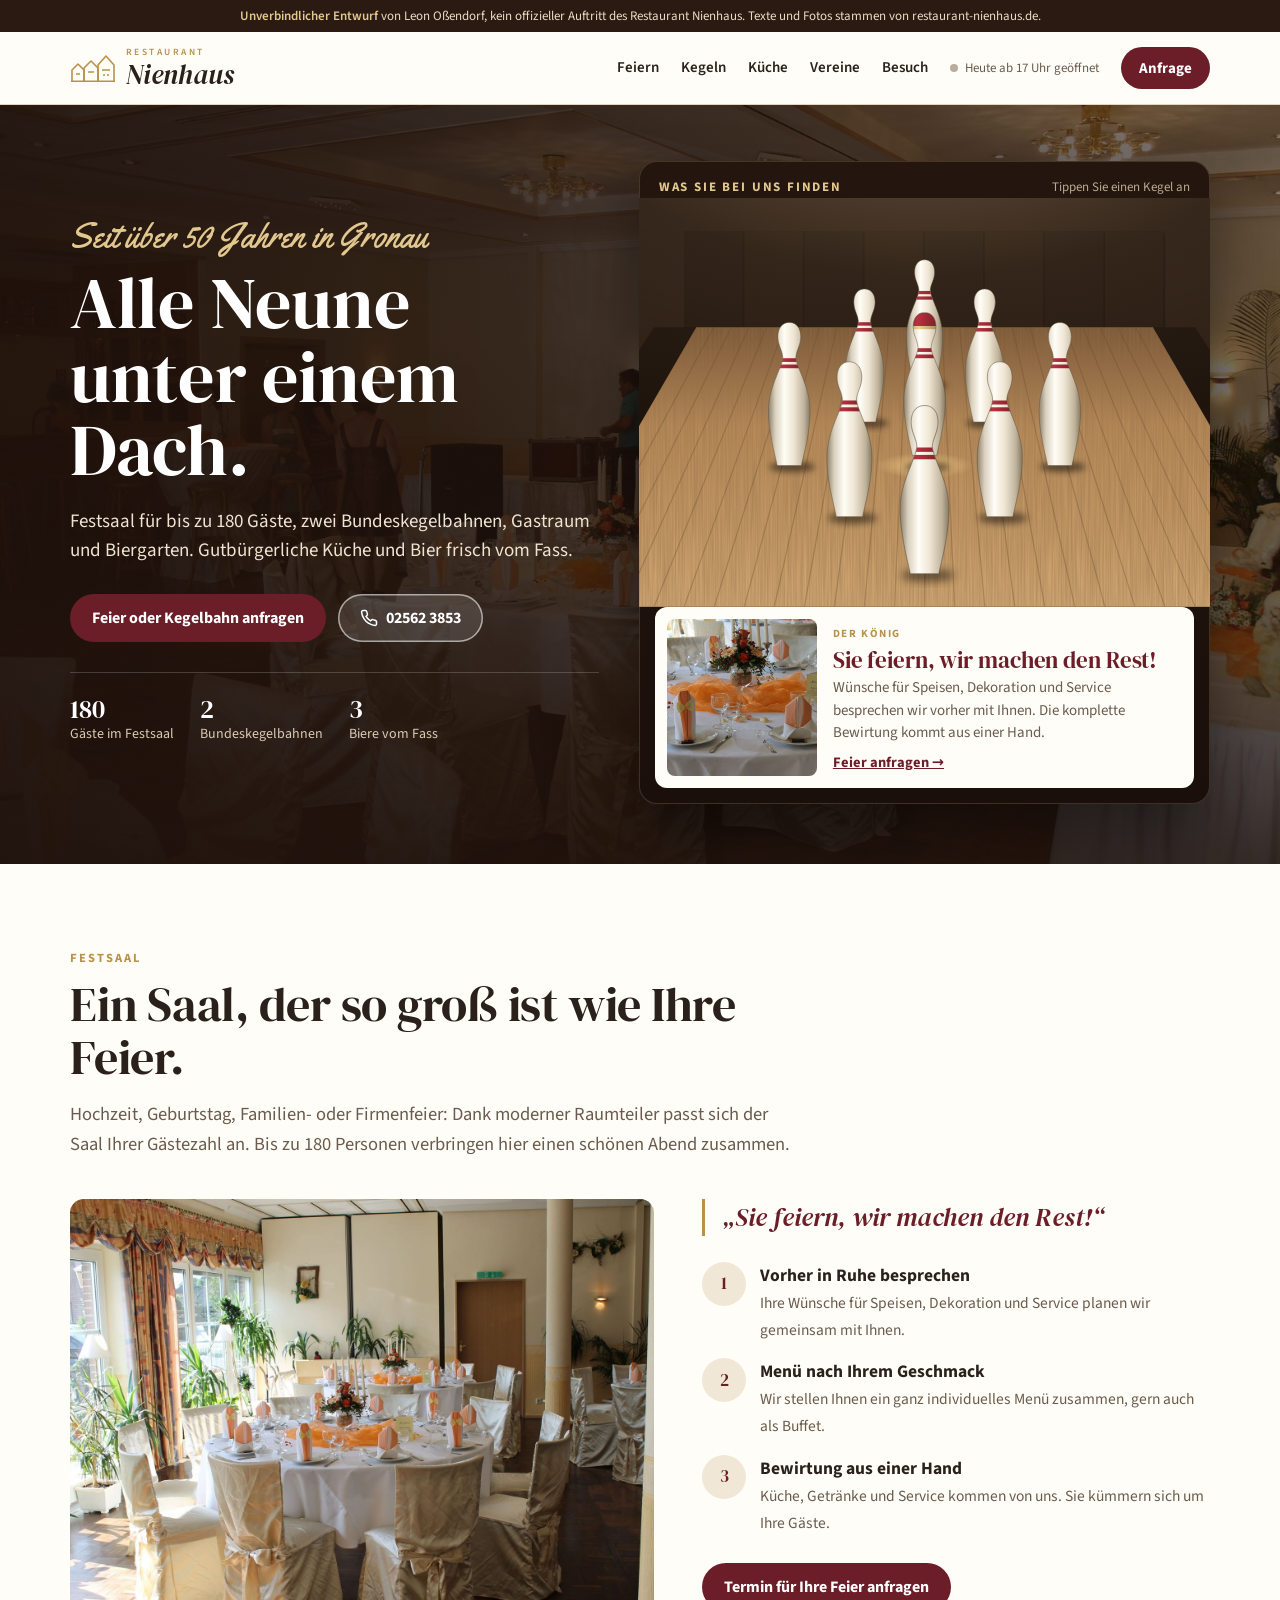
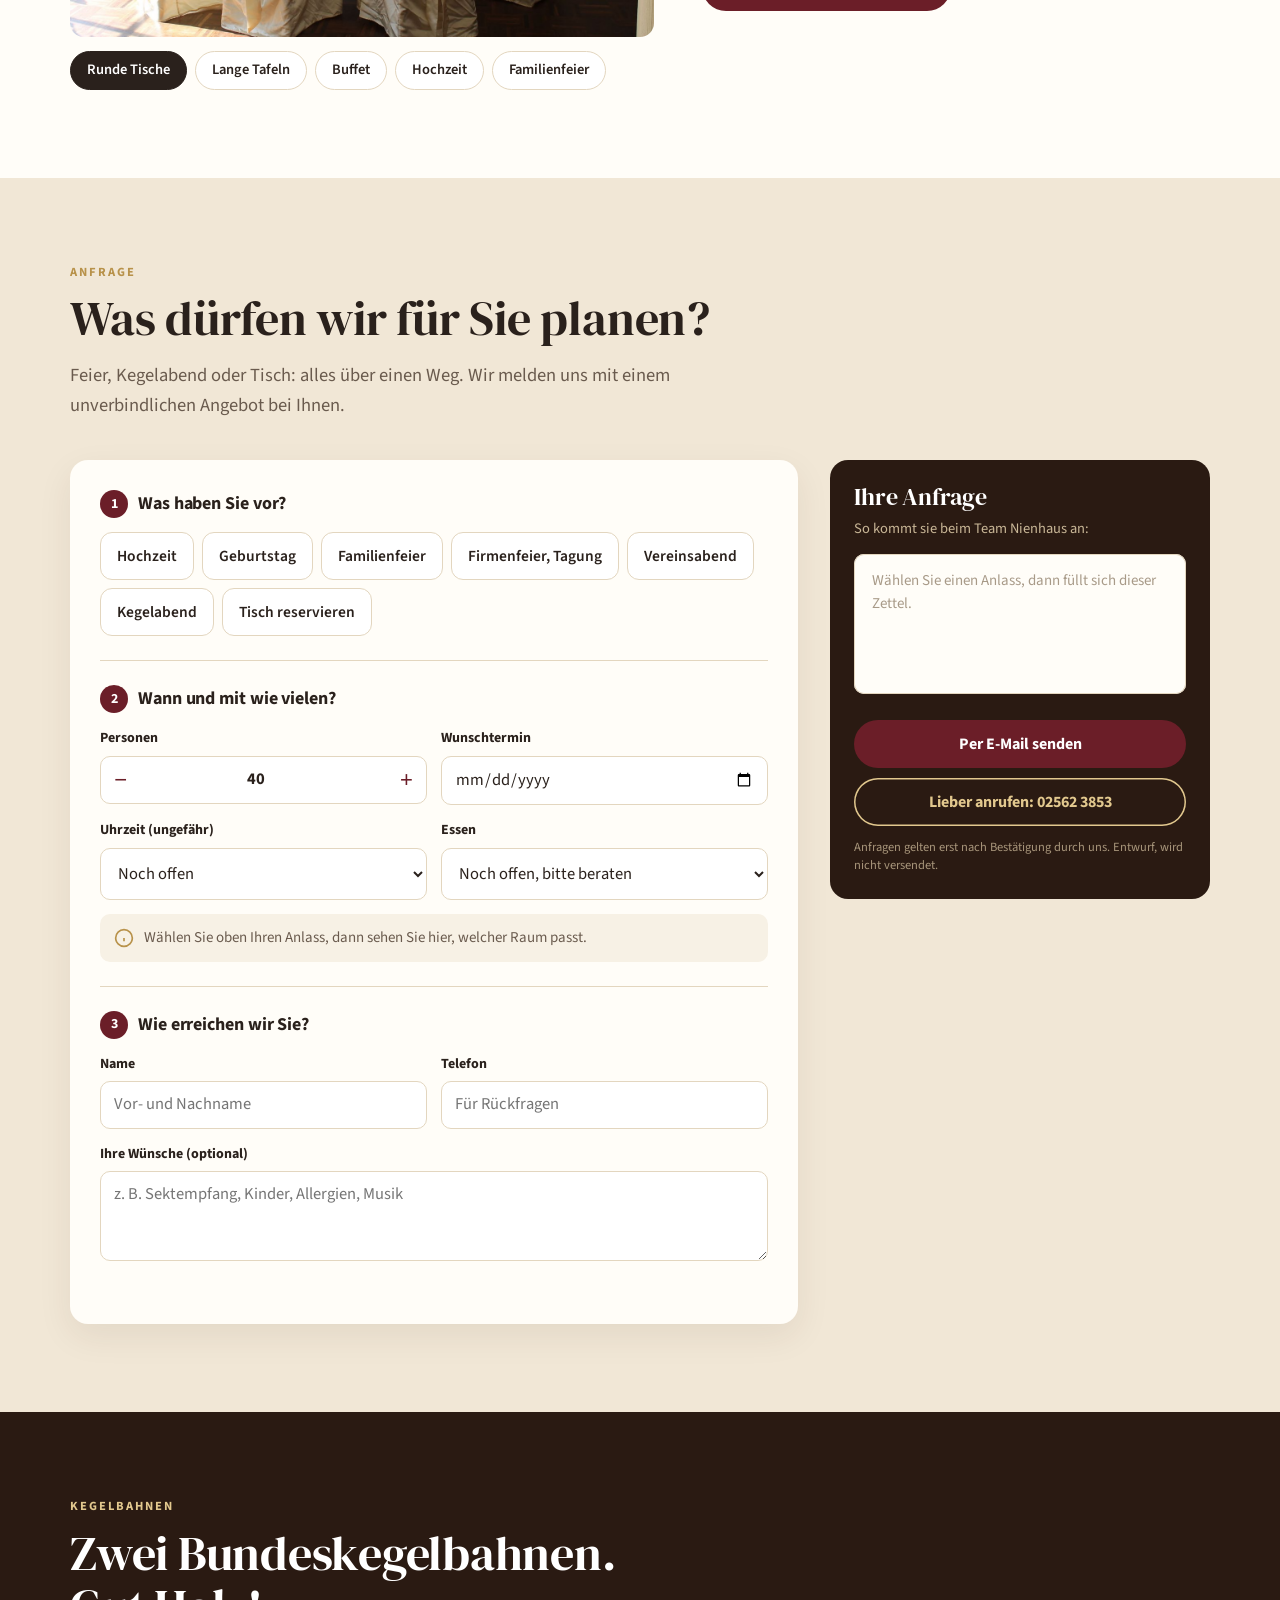
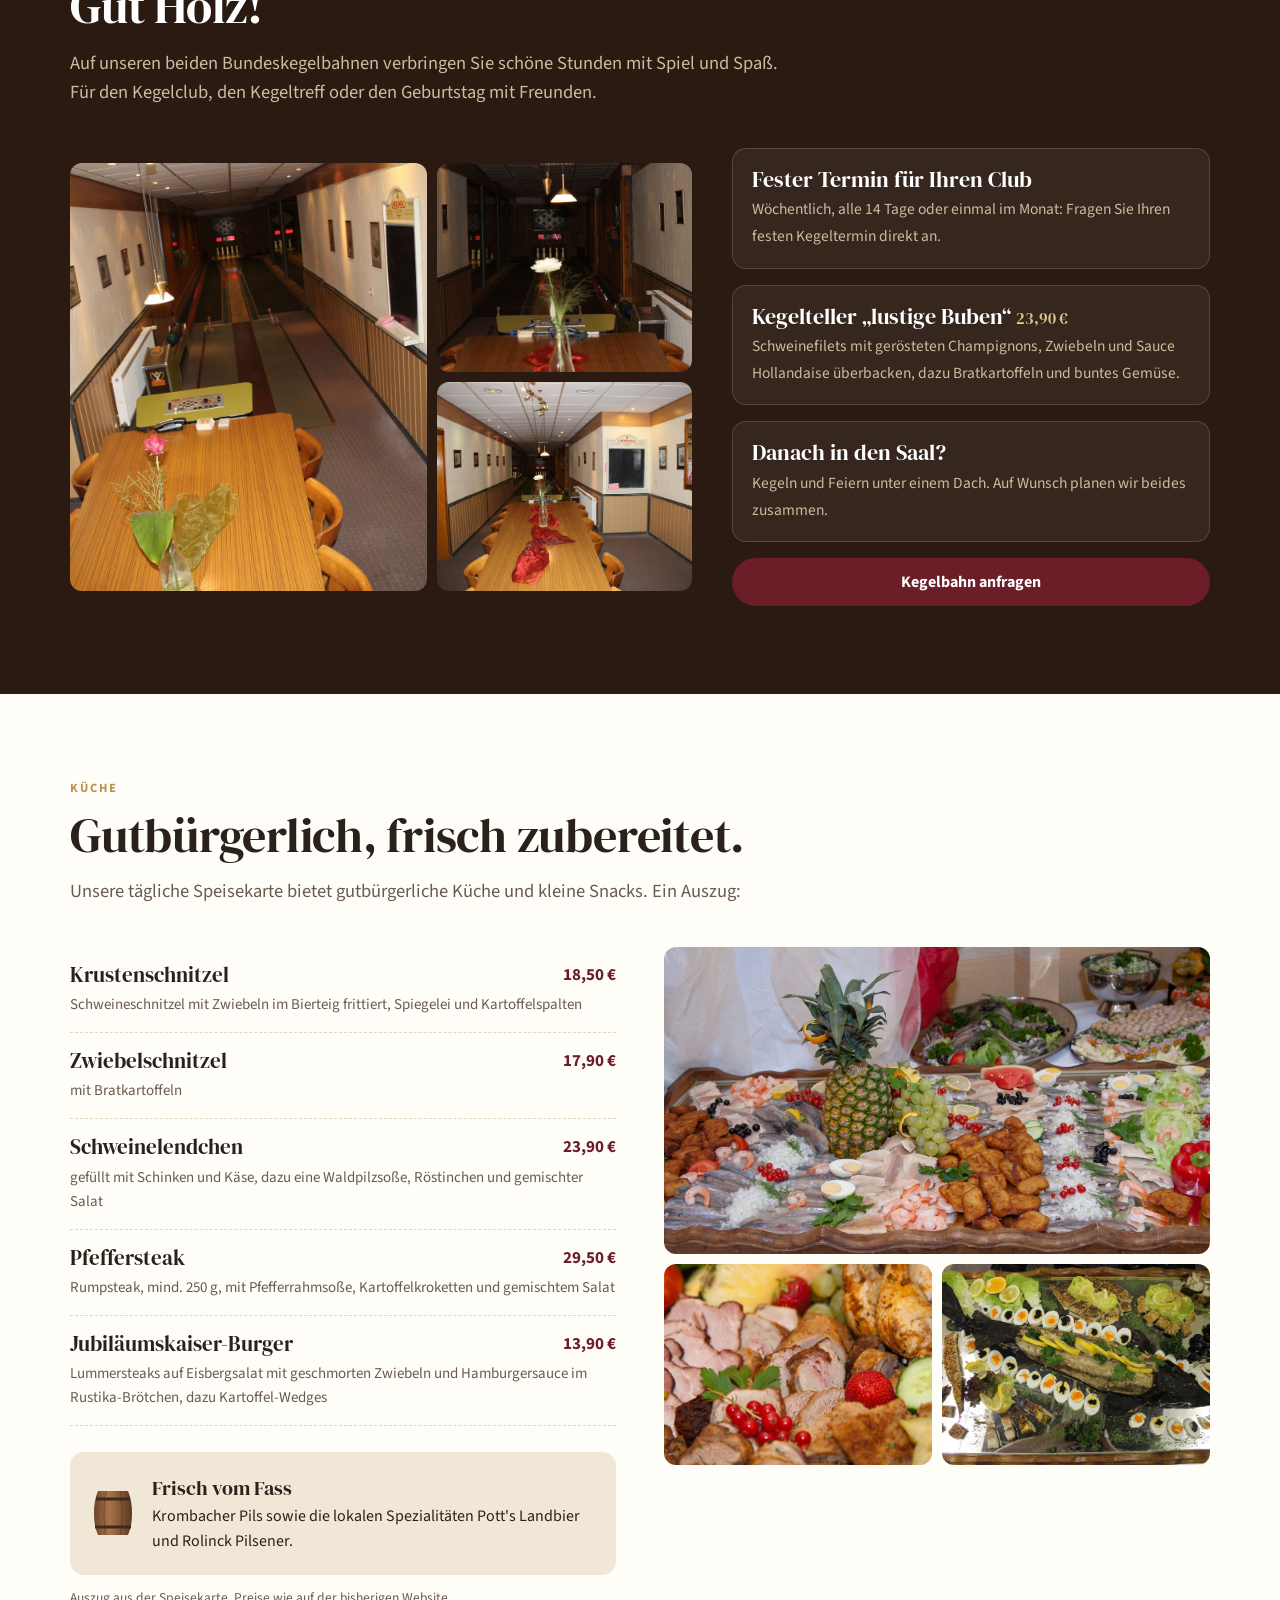
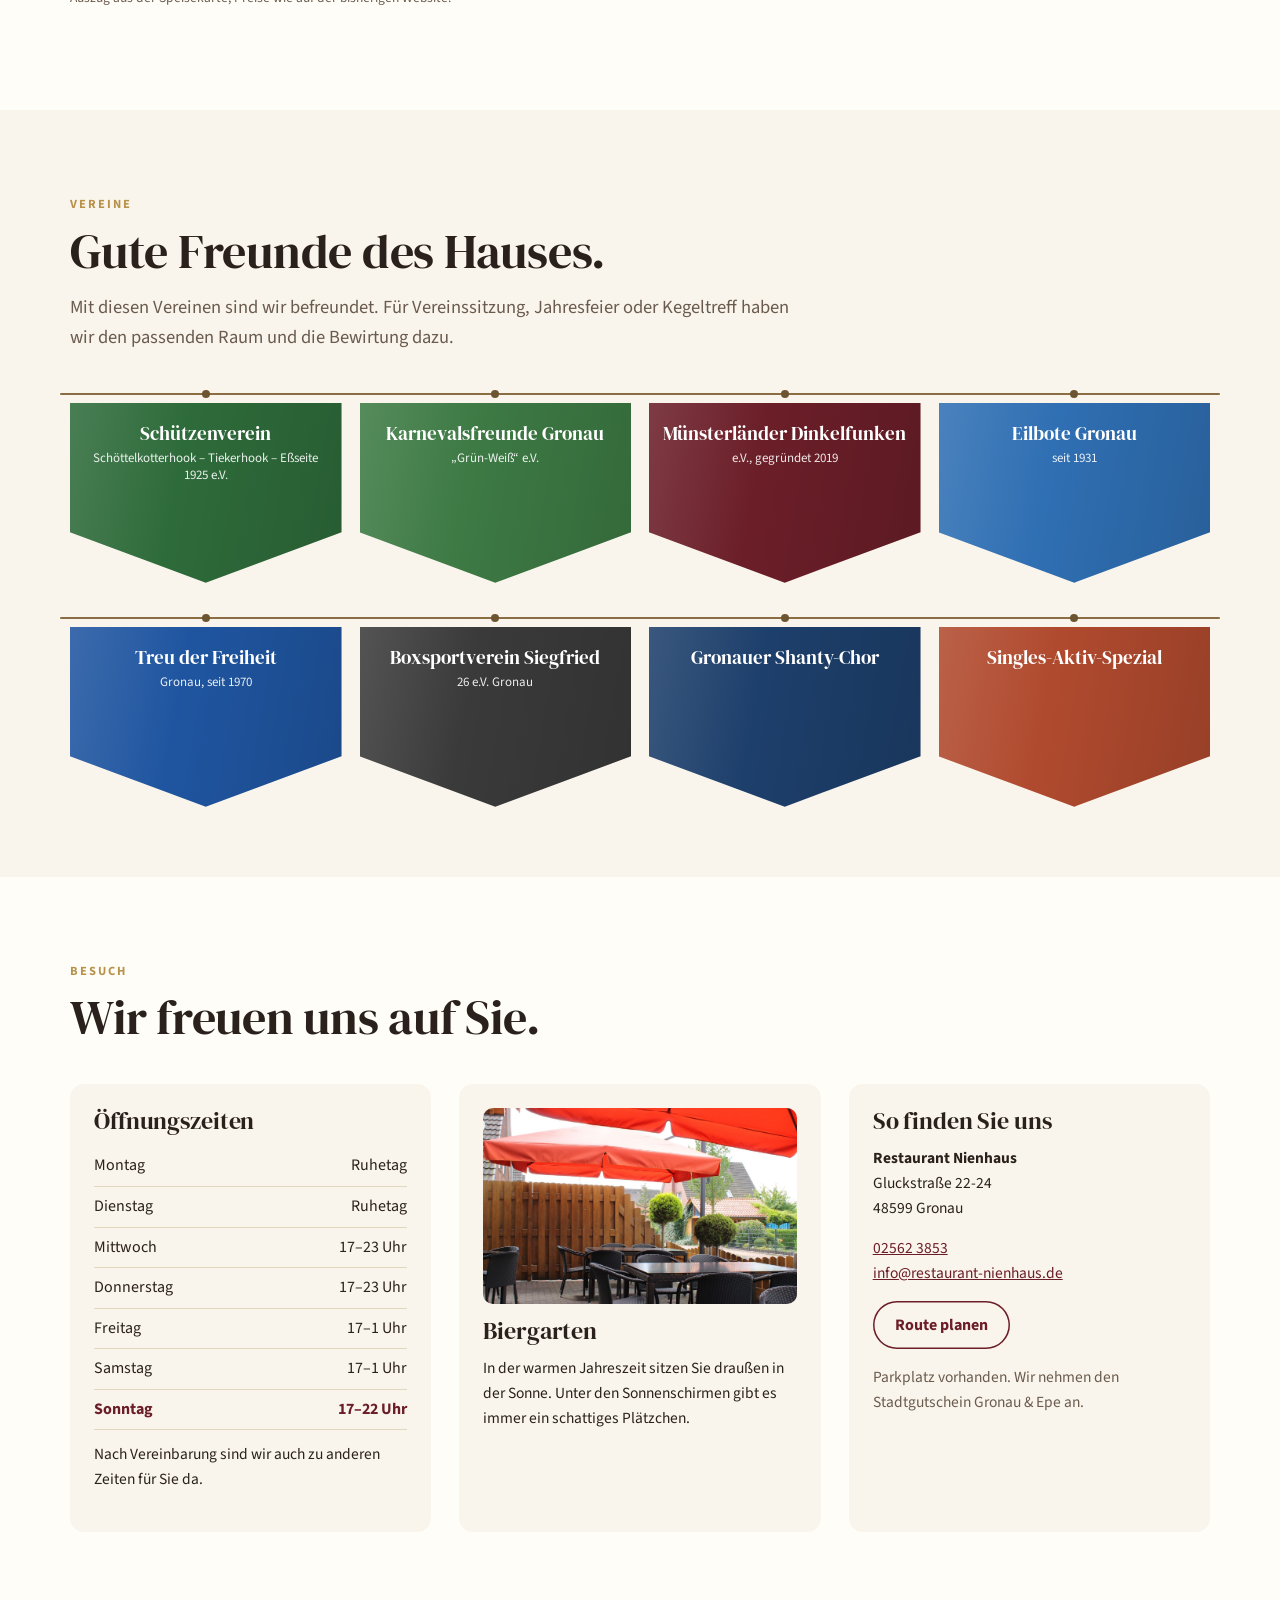
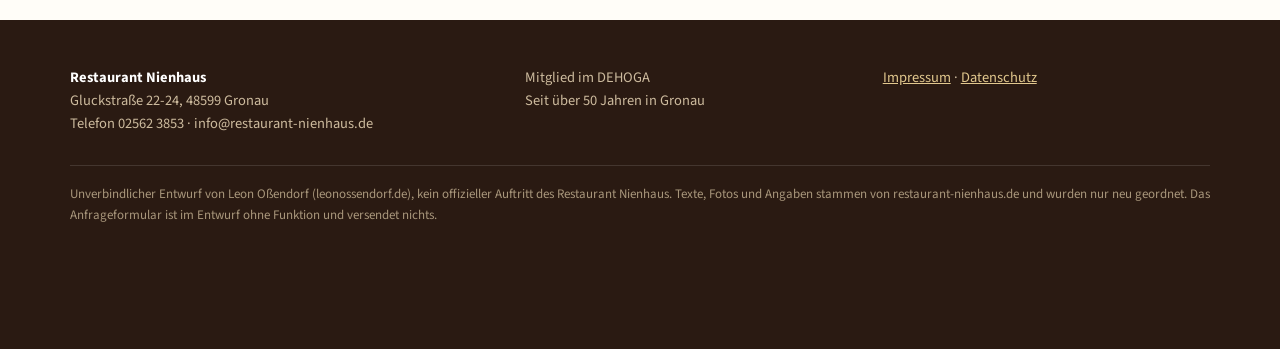
==== index.html @ 13ecbdf4 "Entwurf Restaurant Nienhaus: Alle Neune Co-Authored-By: Claude Opus 5.5 <noreply@anthropic.com>" ====
<!doctype html>
<html lang="de-DE">
<head>
<meta charset="utf-8">
<meta name="viewport" content="width=device-width, initial-scale=1">
<meta name="robots" content="noindex,nofollow">
<title>Restaurant Nienhaus, Gronau – Festsaal, Kegelbahnen, Gastraum (Entwurf)</title>
<meta name="description" content="Unverbindlicher Website-Entwurf für das Restaurant Nienhaus in Gronau: Festsaal bis 180 Gäste, zwei Bundeskegelbahnen, Gastraum und Biergarten.">
<link rel="preload" href="fonts/dmserif.woff2" as="font" type="font/woff2" crossorigin>
<link rel="stylesheet" href="css/style.css">
<link rel="icon" href="data:image/svg+xml,%3Csvg xmlns='http://www.w3.org/2000/svg' viewBox='0 0 32 32'%3E%3Crect width='32' height='32' rx='7' fill='%236B1E28'/%3E%3Cpath d='M16 4c2.2 0 3.4 1.6 3.4 3.8 0 2.2-1.6 3.1-1.8 5 .2 3 5.6 6.8 5.6 12.4 0 1.6-.6 2.6-1.3 2.8H11.1c-.7-.2-1.3-1.2-1.3-2.8 0-5.6 5.4-9.4 5.6-12.4-.2-1.9-1.8-2.8-1.8-5C12.6 5.6 13.8 4 16 4z' fill='%23FAF5EC'/%3E%3C/svg%3E">
</head>
<body>

<div class="entwurf"><b>Unverbindlicher Entwurf</b> von Leon Oßendorf, kein offizieller Auftritt des Restaurant Nienhaus. Texte und Fotos stammen von restaurant-nienhaus.de.</div>

<header class="kopf">
  <div class="wrap">
    <a class="logo" href="#top" aria-label="Restaurant Nienhaus, zum Seitenanfang">
      <svg viewBox="0 0 46 30" aria-hidden="true" fill="none" stroke="#B8924A" stroke-width="1.6" stroke-linejoin="round">
        <path d="M2 28V17l6-6 6 6v11"/><path d="M14 28V15l7-7 7 7v13"/><path d="M28 28V12l8-9 8 9v16"/>
        <path d="M6 21h4M18 19h6M32 17h8M33 22h2M37 22h2"/><path d="M1 28.2h44"/>
      </svg>
      <span><small>Restaurant</small><b>Nienhaus</b></span>
    </a>
    <nav class="nav" aria-label="Hauptnavigation">
      <a href="#feiern">Feiern</a><a href="#kegeln">Kegeln</a><a href="#karte">Küche</a><a href="#vereine">Vereine</a><a href="#besuch">Besuch</a>
    </nav>
    <span class="status" id="status"><i></i><span>Öffnungszeiten</span></span>
    <a class="btn rot" href="#anfrage">Anfrage</a>
  </div>
</header>

<main id="top">

<!-- HERO: Alle Neune -->
<section class="hero" aria-labelledby="hero-titel" style="padding:0">
  <div class="hero-bild" role="img" aria-label="Festsaal im Restaurant Nienhaus mit gedeckten runden Tischen"></div>
  <div class="wrap">
    <div>
      <span class="skript">Seit über 50 Jahren in Gronau</span>
      <h1 id="hero-titel">Alle Neune unter einem Dach.</h1>
      <p class="lead">Festsaal für bis zu 180 Gäste, zwei Bundeskegelbahnen, Gastraum und Biergarten. Gutbürgerliche Küche und Bier frisch vom Fass.</p>
      <div class="knoepfe">
        <a class="btn rot" href="#anfrage" data-anlass="">Feier oder Kegelbahn anfragen</a>
        <a class="btn hell" href="tel:+4925623853"><svg viewBox="0 0 24 24" fill="none" stroke="currentColor" stroke-width="2" aria-hidden="true"><path d="M22 16.9v3a2 2 0 0 1-2.2 2 19.8 19.8 0 0 1-8.6-3.1 19.5 19.5 0 0 1-6-6A19.8 19.8 0 0 1 2.1 4.2 2 2 0 0 1 4.1 2h3a2 2 0 0 1 2 1.7c.1 1 .4 1.9.7 2.8a2 2 0 0 1-.5 2.1L8 9.9a16 16 0 0 0 6 6l1.3-1.3a2 2 0 0 1 2.1-.4c.9.3 1.8.6 2.8.7a2 2 0 0 1 1.7 2z"/></svg>02562 3853</a>
      </div>
      <div class="fakten">
        <div><b>180</b>Gäste im Festsaal</div>
        <div><b>2</b>Bundeskegelbahnen</div>
        <div><b>3</b>Biere vom Fass</div>
      </div>
    </div>

    <div class="bahn" id="bahn">
      <div class="bahn-kopf"><p>Was Sie bei uns finden</p><span>Tippen Sie einen Kegel an</span></div>
      <svg class="kegelbild" id="kegelbild" viewBox="110 128 380 272" role="group" aria-label="Neun Kegel, jeder steht für etwas, das Sie im Restaurant Nienhaus finden"></svg>
      <div class="karte-kegel" aria-live="polite">
        <div class="bild" id="kk-bild"></div>
        <div class="inhalt" id="kk-inhalt">
          <span class="nr" id="kk-nr"></span>
          <h3 id="kk-titel"></h3>
          <p id="kk-text"></p>
          <a href="#feiern" id="kk-link"></a>
        </div>
      </div>
    </div>
  </div>
</section>

<!-- FEIERN -->
<section class="feiern" id="feiern" aria-labelledby="feiern-titel">
  <div class="wrap">
    <div class="kopfzeile">
      <span class="marke">Festsaal</span>
      <h2 id="feiern-titel">Ein Saal, der so groß ist wie Ihre Feier.</h2>
      <p>Hochzeit, Geburtstag, Familien- oder Firmenfeier: Dank moderner Raumteiler passt sich der Saal Ihrer Gästezahl an. Bis zu 180 Personen verbringen hier einen schönen Abend zusammen.</p>
    </div>
    <div class="feiern-grid">
      <div>
        <div class="feiern-bild"><img id="variante-bild" src="img/saal-rund.jpg" alt="Festsaal mit runden Tischen und Stuhlhussen" width="1600" height="1066" loading="lazy"></div>
        <div class="varianten" role="group" aria-label="Beispiele aus dem Festsaal">
          <button type="button" aria-pressed="true" data-bild="img/saal-rund.jpg" data-alt="Festsaal mit runden Tischen und Stuhlhussen">Runde Tische</button>
          <button type="button" aria-pressed="false" data-bild="img/saal-tafel.jpg" data-alt="Festsaal mit langen Tafeln und weißen Stuhlhussen">Lange Tafeln</button>
          <button type="button" aria-pressed="false" data-bild="img/saal-buffet.jpg" data-alt="Festsaal mit aufgebautem Buffet">Buffet</button>
          <button type="button" aria-pressed="false" data-bild="img/hochzeit.jpg" data-alt="Rosenbogen mit Sektpyramide zur Hochzeit">Hochzeit</button>
          <button type="button" aria-pressed="false" data-bild="img/tafel-orange.jpg" data-alt="Lange Tafeln mit orangefarbener Tischdekoration">Familienfeier</button>
        </div>
      </div>
      <div>
        <p class="zitat">„Sie feiern, wir machen den Rest!“</p>
        <ul class="punkte">
          <li><span class="z">1</span><div><b>Vorher in Ruhe besprechen</b><span>Ihre Wünsche für Speisen, Dekoration und Service planen wir gemeinsam mit Ihnen.</span></div></li>
          <li><span class="z">2</span><div><b>Menü nach Ihrem Geschmack</b><span>Wir stellen Ihnen ein ganz individuelles Menü zusammen, gern auch als Buffet.</span></div></li>
          <li><span class="z">3</span><div><b>Bewirtung aus einer Hand</b><span>Küche, Getränke und Service kommen von uns. Sie kümmern sich um Ihre Gäste.</span></div></li>
        </ul>
        <a class="btn rot" href="#anfrage" data-anlass="Familienfeier">Termin für Ihre Feier anfragen</a>
      </div>
    </div>
  </div>
</section>

<!-- ANFRAGE -->
<section class="anfrage" id="anfrage" aria-labelledby="anfrage-titel">
  <div class="wrap">
    <div class="kopfzeile">
      <span class="marke">Anfrage</span>
      <h2 id="anfrage-titel">Was dürfen wir für Sie planen?</h2>
      <p>Feier, Kegelabend oder Tisch: alles über einen Weg. Wir melden uns mit einem unverbindlichen Angebot bei Ihnen.</p>
    </div>
    <div class="anfrage-grid">
      <form class="formular" id="formular" novalidate>
        <div class="schritt">
          <h3><span>1</span>Was haben Sie vor?</h3>
          <div class="chips" id="anlaesse" role="group" aria-label="Anlass wählen">
            <button type="button" data-a="Hochzeit" data-typ="feier">Hochzeit</button>
            <button type="button" data-a="Geburtstag" data-typ="feier">Geburtstag</button>
            <button type="button" data-a="Familienfeier" data-typ="feier">Familienfeier</button>
            <button type="button" data-a="Firmenfeier" data-typ="feier">Firmenfeier, Tagung</button>
            <button type="button" data-a="Vereinsabend" data-typ="feier">Vereinsabend</button>
            <button type="button" data-a="Kegelabend" data-typ="kegel">Kegelabend</button>
            <button type="button" data-a="Tisch" data-typ="tisch">Tisch reservieren</button>
          </div>
        </div>

        <div class="schritt">
          <h3><span>2</span>Wann und mit wie vielen?</h3>
          <div class="felder">
            <div class="feld">
              <label for="personen">Personen</label>
              <div class="zaehler"><button type="button" id="minus" aria-label="Eine Person weniger">−</button><input id="personen" type="number" inputmode="numeric" min="1" max="400" value="40"><button type="button" id="plus" aria-label="Eine Person mehr">+</button></div>
            </div>
            <div class="feld">
              <label for="datum">Wunschtermin</label>
              <input id="datum" type="date">
            </div>
            <div class="feld">
              <label for="uhrzeit">Uhrzeit (ungefähr)</label>
              <select id="uhrzeit"><option value="">Noch offen</option><option>12:00</option><option>14:00</option><option>15:00</option><option>17:00</option><option>18:00</option><option>19:00</option><option>20:00</option></select>
            </div>
            <div class="feld" id="f-essen">
              <label for="essen">Essen</label>
              <select id="essen"><option>Noch offen, bitte beraten</option><option>Menü</option><option>Buffet</option><option>Nur Getränke und Snacks</option></select>
            </div>
            <div class="feld versteckt" id="f-rhythmus">
              <label for="rhythmus">Wie oft?</label>
              <select id="rhythmus"><option>Einmalig</option><option>Wöchentlich (Kegelclub)</option><option>Alle 14 Tage (Kegelclub)</option><option>Einmal im Monat (Kegelclub)</option></select>
            </div>
            <div class="feld versteckt" id="f-kegel">
              <label for="kegeldazu">Kegelbahn dazu?</label>
              <select id="kegeldazu"><option>Nein</option><option>Ja, gern eine Bahn dazu</option></select>
            </div>
          </div>
          <div class="tipp" id="tipp"><svg viewBox="0 0 24 24" fill="none" stroke="currentColor" stroke-width="2" aria-hidden="true"><circle cx="12" cy="12" r="10"/><path d="M12 16v-4M12 8h.01"/></svg><span id="tipp-text">Wählen Sie oben Ihren Anlass, dann sehen Sie hier, welcher Raum passt.</span></div>
        </div>

        <div class="schritt">
          <h3><span>3</span>Wie erreichen wir Sie?</h3>
          <div class="felder">
            <div class="feld"><label for="name">Name</label><input id="name" autocomplete="name" placeholder="Vor- und Nachname"></div>
            <div class="feld"><label for="telefon">Telefon</label><input id="telefon" type="tel" autocomplete="tel" placeholder="Für Rückfragen"></div>
            <div class="feld breit"><label for="nachricht">Ihre Wünsche (optional)</label><textarea id="nachricht" placeholder="z. B. Sektempfang, Kinder, Allergien, Musik"></textarea></div>
          </div>
        </div>
      </form>

      <aside class="vorschau" aria-labelledby="vorschau-titel">
        <h3 id="vorschau-titel">Ihre Anfrage</h3>
        <p>So kommt sie beim Team Nienhaus an:</p>
        <div class="zettel" id="zettel"><span class="leer">Wählen Sie einen Anlass, dann füllt sich dieser Zettel.</span></div>
        <button class="btn rot" type="button" id="senden">Per E-Mail senden</button>
        <a class="btn rand" href="tel:+4925623853" style="color:#E2C88E;box-shadow:inset 0 0 0 1.5px #E2C88E">Lieber anrufen: 02562 3853</a>
        <div class="demo-meldung versteckt" id="demo-meldung" role="status">Entwurf: Hier wird nichts versendet. Auf der fertigen Seite öffnet sich Ihr E-Mail-Programm mit diesem Text an info@restaurant-nienhaus.de.</div>
        <small>Anfragen gelten erst nach Bestätigung durch uns. Entwurf, wird nicht versendet.</small>
      </aside>
    </div>
  </div>
</section>

<!-- KEGELN -->
<section class="kegeln" id="kegeln" aria-labelledby="kegeln-titel">
  <div class="wrap">
    <div class="kopfzeile">
      <span class="marke" style="color:#E2C88E">Kegelbahnen</span>
      <h2 id="kegeln-titel">Zwei Bundeskegelbahnen. Gut&nbsp;Holz!</h2>
      <p>Auf unseren beiden Bundeskegelbahnen verbringen Sie schöne Stunden mit Spiel und Spaß. Für den Kegelclub, den Kegeltreff oder den Geburtstag mit Freunden.</p>
    </div>
    <div class="kegeln-grid">
      <div class="kegel-fotos">
        <img src="img/kegel-1.jpg" alt="Kegelbahn mit gedecktem Tisch im Vordergrund" width="1600" height="1066" loading="lazy">
        <img src="img/kegel-2.jpg" alt="Blick die Kegelbahn entlang bis zu den Kegeln" width="1600" height="1066" loading="lazy">
        <img src="img/kegel-3.jpg" alt="Lange Tafel an der Kegelbahn" width="1600" height="1066" loading="lazy">
      </div>
      <div class="kegel-info">
        <div class="kasten"><b>Fester Termin für Ihren Club</b><span>Wöchentlich, alle 14 Tage oder einmal im Monat: Fragen Sie Ihren festen Kegeltermin direkt an.</span></div>
        <div class="kasten"><b>Kegelteller „lustige Buben“ <span class="preis">23,90 €</span></b><span>Schweinefilets mit gerösteten Champignons, Zwiebeln und Sauce Hollandaise überbacken, dazu Bratkartoffeln und buntes Gemüse.</span></div>
        <div class="kasten"><b>Danach in den Saal?</b><span>Kegeln und Feiern unter einem Dach. Auf Wunsch planen wir beides zusammen.</span></div>
        <a class="btn rot" href="#anfrage" data-anlass="Kegelabend">Kegelbahn anfragen</a>
      </div>
    </div>
  </div>
</section>

<!-- KÜCHE -->
<section class="karte" id="karte" aria-labelledby="karte-titel">
  <div class="wrap">
    <div class="kopfzeile">
      <span class="marke">Küche</span>
      <h2 id="karte-titel">Gutbürgerlich, frisch zubereitet.</h2>
      <p>Unsere tägliche Speisekarte bietet gutbürgerliche Küche und kleine Snacks. Ein Auszug:</p>
    </div>
    <div class="karte-grid">
      <div>
        <ul class="gerichte">
          <li><b>Krustenschnitzel</b><em>18,50 €</em><span>Schweineschnitzel mit Zwiebeln im Bierteig frittiert, Spiegelei und Kartoffelspalten</span></li>
          <li><b>Zwiebelschnitzel</b><em>17,90 €</em><span>mit Bratkartoffeln</span></li>
          <li><b>Schweinelendchen</b><em>23,90 €</em><span>gefüllt mit Schinken und Käse, dazu eine Waldpilzsoße, Röstinchen und gemischter Salat</span></li>
          <li><b>Pfeffersteak</b><em>29,50 €</em><span>Rumpsteak, mind. 250 g, mit Pfefferrahmsoße, Kartoffelkroketten und gemischtem Salat</span></li>
          <li><b>Jubiläumskaiser-Burger</b><em>13,90 €</em><span>Lummersteaks auf Eisbergsalat mit geschmorten Zwiebeln und Hamburgersauce im Rustika-Brötchen, dazu Kartoffel-Wedges</span></li>
        </ul>
        <div class="fass">
          <svg viewBox="0 0 42 52" aria-hidden="true"><defs><linearGradient id="fh" x1="0" x2="1"><stop offset="0" stop-color="#6B4428"/><stop offset=".4" stop-color="#A9744A"/><stop offset="1" stop-color="#5A3820"/></linearGradient></defs><path d="M6 4h30c3 7 4 14 4 22s-1 15-4 22H6C3 41 2 34 2 26S3 11 6 4z" fill="url(#fh)"/><path d="M4.2 12h33.6M3 40h36" stroke="#3A2A20" stroke-width="3"/><path d="M14 4c-1.5 7-2 14-2 22s.5 15 2 22M28 4c1.5 7 2 14 2 22s-.5 15-2 22" stroke="#4A2E1A" stroke-width=".8" fill="none" opacity=".6"/></svg>
          <p><b>Frisch vom Fass</b>Krombacher Pils sowie die lokalen Spezialitäten Pott's Landbier und Rolinck Pilsener.</p>
        </div>
        <p class="klein">Auszug aus der Speisekarte, Preise wie auf der bisherigen Website.</p>
      </div>
      <div class="buffet-bilder">
        <img src="img/buffet-1.jpg" alt="Buffet mit Fisch, Ananas und Salaten" width="1600" height="1066" loading="lazy">
        <img src="img/buffet-2.jpg" alt="Platte mit Braten, Obst und Gemüse" width="1600" height="1066" loading="lazy">
        <img src="img/buffet-3.jpg" alt="Fischplatte mit Eiern und Zitronen" width="1600" height="1066" loading="lazy">
      </div>
    </div>
  </div>
</section>

<!-- VEREINE -->
<section class="vereine" id="vereine" aria-labelledby="vereine-titel">
  <div class="wrap">
    <div class="kopfzeile">
      <span class="marke">Vereine</span>
      <h2 id="vereine-titel">Gute Freunde des Hauses.</h2>
      <p>Mit diesen Vereinen sind wir befreundet. Für Vereinssitzung, Jahresfeier oder Kegeltreff haben wir den passenden Raum und die Bewirtung dazu.</p>
    </div>
    <div class="wimpelleine">
      <ul class="wimpel">
        <li><div class="stoff"><b>Schützenverein</b><span>Schöttelkotterhook – Tiekerhook – Eßseite 1925 e.V.</span></div></li>
        <li><div class="stoff"><b>Karnevalsfreunde Gronau</b><span>„Grün-Weiß“ e.V.</span></div></li>
        <li><div class="stoff"><b>Münsterländer Dinkelfunken</b><span>e.V., gegründet 2019</span></div></li>
        <li><div class="stoff"><b>Eilbote Gronau</b><span>seit 1931</span></div></li>
        <li><div class="stoff"><b>Treu der Freiheit</b><span>Gronau, seit 1970</span></div></li>
        <li><div class="stoff"><b>Boxsportverein Siegfried</b><span>26 e.V. Gronau</span></div></li>
        <li><div class="stoff"><b>Gronauer Shanty-Chor</b><span>&nbsp;</span></div></li>
        <li><div class="stoff"><b>Singles-Aktiv-Spezial</b><span>&nbsp;</span></div></li>
      </ul>
    </div>
  </div>
</section>

<!-- BESUCH -->
<section class="besuch" id="besuch" aria-labelledby="besuch-titel">
  <div class="wrap">
    <div class="kopfzeile">
      <span class="marke">Besuch</span>
      <h2 id="besuch-titel">Wir freuen uns auf Sie.</h2>
    </div>
    <div class="besuch-grid">
      <div class="box">
        <h3>Öffnungszeiten</h3>
        <table class="zeiten" id="zeiten">
          <tr data-tag="1"><td>Montag</td><td>Ruhetag</td></tr>
          <tr data-tag="2"><td>Dienstag</td><td>Ruhetag</td></tr>
          <tr data-tag="3"><td>Mittwoch</td><td>17–23 Uhr</td></tr>
          <tr data-tag="4"><td>Donnerstag</td><td>17–23 Uhr</td></tr>
          <tr data-tag="5"><td>Freitag</td><td>17–1 Uhr</td></tr>
          <tr data-tag="6"><td>Samstag</td><td>17–1 Uhr</td></tr>
          <tr data-tag="0"><td>Sonntag</td><td>17–22 Uhr</td></tr>
        </table>
        <p style="margin-top:12px">Nach Vereinbarung sind wir auch zu anderen Zeiten für Sie da.</p>
      </div>
      <div class="box">
        <img class="biergarten-bild" src="img/biergarten.jpg" alt="Biergarten mit roten Sonnenschirmen und Holzzaun" width="1600" height="1066" loading="lazy">
        <h3>Biergarten</h3>
        <p>In der warmen Jahreszeit sitzen Sie draußen in der Sonne. Unter den Sonnenschirmen gibt es immer ein schattiges Plätzchen.</p>
      </div>
      <div class="box">
        <h3>So finden Sie uns</h3>
        <p><b>Restaurant Nienhaus</b><br>Gluckstraße 22-24<br>48599 Gronau</p>
        <p><a href="tel:+4925623853">02562 3853</a><br><a href="mailto:info@restaurant-nienhaus.de">info@restaurant-nienhaus.de</a></p>
        <p><a class="btn rand" href="https://www.google.com/maps/search/?api=1&amp;query=Restaurant+Nienhaus+Gluckstra%C3%9Fe+22-24+48599+Gronau" target="_blank" rel="noopener">Route planen</a></p>
        <p class="klein">Parkplatz vorhanden. Wir nehmen den Stadtgutschein Gronau &amp; Epe an.</p>
      </div>
    </div>
  </div>
</section>

</main>

<footer class="fuss">
  <div class="wrap">
    <div><b>Restaurant Nienhaus</b><br>Gluckstraße 22-24, 48599 Gronau<br>Telefon 02562 3853 · info@restaurant-nienhaus.de</div>
    <div>Mitglied im DEHOGA<br>Seit über 50 Jahren in Gronau</div>
    <div><a href="impressum.html">Impressum</a> · <a href="datenschutz.html">Datenschutz</a></div>
    <p class="hinweis">Unverbindlicher Entwurf von Leon Oßendorf (leonossendorf.de), kein offizieller Auftritt des Restaurant Nienhaus. Texte, Fotos und Angaben stammen von restaurant-nienhaus.de und wurden nur neu geordnet. Das Anfrageformular ist im Entwurf ohne Funktion und versendet nichts.</p>
  </div>
</footer>

<nav class="daumen" aria-label="Schnellzugriff">
  <a class="btn rand" href="tel:+4925623853">Anrufen</a>
  <a class="btn rot" href="#anfrage">Anfrage</a>
</nav>

<script src="js/app.js"></script>
</body>
</html>
---- css/style.css ----
@font-face { font-family: "DM Serif Display"; src: url("../fonts/dmserif.woff2") format("woff2"); font-weight: 400; font-display: swap; }
@font-face { font-family: "DM Serif Display"; src: url("../fonts/dmserif-italic.woff2") format("woff2"); font-weight: 400; font-style: italic; font-display: swap; }
@font-face { font-family: "Yellowtail"; src: url("../fonts/yellowtail.woff2") format("woff2"); font-weight: 400; font-display: swap; }
@font-face { font-family: "Source Sans 3"; src: url("../fonts/sourcesans3-var.woff2") format("woff2"); font-weight: 300 800; font-display: swap; }

:root {
  --bordeaux: #6B1E28; --bordeaux-2: #8A2B36; --gold: #B8924A; --gold-hell: #E2C88E;
  --creme: #FAF5EC; --papier: #FFFDF8; --sand: #F1E7D6; --linie: #E3D6BF;
  --holz: #2A1A12; --holz-2: #3B261A; --ink: #2A211C; --ink-2: #6A5B4E;
  --radius: 14px; --max: 1180px;
  --serif: "DM Serif Display", Georgia, serif; --sans: "Source Sans 3", system-ui, sans-serif; --script: "Yellowtail", cursive;
}
* { box-sizing: border-box; }
html { scroll-behavior: smooth; scroll-padding-top: 84px; }
body { margin: 0; font: 400 17px/1.6 var(--sans); color: var(--ink); background: var(--creme); -webkit-font-smoothing: antialiased; }
img { max-width: 100%; height: auto; display: block; }
a { color: var(--bordeaux); }
h1, h2, h3 { font-family: var(--serif); font-weight: 400; line-height: 1.1; margin: 0; letter-spacing: -.005em; }
p { margin: 0 0 1em; }
.wrap { max-width: var(--max); margin: 0 auto; padding: 0 20px; }
.skript { font-family: var(--script); font-weight: 400; color: var(--gold); font-size: 1.5em; line-height: 1; }
.sr { position: absolute; width: 1px; height: 1px; overflow: hidden; clip: rect(0 0 0 0); }

/* Entwurf-Hinweis */
.entwurf { background: var(--holz); color: #E9DCC4; font-size: 13px; text-align: center; padding: 7px 16px; line-height: 1.4; }
.entwurf b { color: var(--gold-hell); font-weight: 600; }

/* Kopf */
.kopf { position: sticky; top: 0; z-index: 40; background: rgba(255,253,248,.96); backdrop-filter: blur(8px); border-bottom: 1px solid var(--linie); }
.kopf .wrap { display: flex; align-items: center; gap: 22px; height: 72px; }
.logo { display: flex; align-items: center; gap: 10px; text-decoration: none; color: var(--ink); flex-shrink: 0; }
.logo svg { width: 46px; height: 30px; }
.logo span { display: flex; flex-direction: column; line-height: 1; }
.logo small { font: 600 9.5px/1 var(--sans); letter-spacing: .26em; text-transform: uppercase; color: var(--gold); margin-bottom: 3px; }
.logo b { font: italic 400 27px/1 var(--serif); color: var(--ink); }
.nav { display: flex; gap: 22px; margin-left: auto; }
.nav a { color: var(--ink); text-decoration: none; font-weight: 600; font-size: 15px; }
.nav a:hover { color: var(--bordeaux); }
.status { font-size: 13px; color: var(--ink-2); display: flex; align-items: center; gap: 7px; white-space: nowrap; }
.status i { width: 8px; height: 8px; border-radius: 50%; background: #B9AE9D; }
.status.offen i { background: #3E8E4F; box-shadow: 0 0 0 3px rgba(62,142,79,.18); }
.btn { display: inline-flex; align-items: center; justify-content: center; gap: 8px; min-height: 48px; padding: 0 22px; border-radius: 999px; font: 700 16px/1 var(--sans); text-decoration: none; border: 0; cursor: pointer; transition: background .2s, transform .2s; }
.btn.rot { background: var(--bordeaux); color: #fff; }
.btn.rot:hover { background: var(--bordeaux-2); }
.btn.hell { background: rgba(255,255,255,.12); color: #fff; box-shadow: inset 0 0 0 1.5px rgba(255,255,255,.55); }
.btn.hell:hover { background: rgba(255,255,255,.2); }
.btn.rand { background: transparent; color: var(--bordeaux); box-shadow: inset 0 0 0 1.5px var(--bordeaux); }
.btn svg { width: 18px; height: 18px; }
.kopf .btn { min-height: 42px; padding: 0 18px; font-size: 15px; }

/* Hero mit Kegelbild */
.hero { position: relative; color: #fff; background: var(--holz); overflow: hidden; }
.hero-bild { position: absolute; inset: 0; background: url("../img/hero.jpg") center 40% / cover; }
.hero-bild::after { content: ""; position: absolute; inset: 0; background: linear-gradient(90deg, rgba(30,17,11,.94) 0%, rgba(30,17,11,.82) 42%, rgba(30,17,11,.55) 100%), linear-gradient(0deg, rgba(30,17,11,.7), rgba(30,17,11,0) 40%); }
.hero .wrap { position: relative; display: grid; grid-template-columns: 1fr 1.08fr; gap: 40px; align-items: center; padding-top: 56px; padding-bottom: 60px; }
.hero .skript { font-size: 34px; color: var(--gold-hell); display: block; margin-bottom: 14px; }
.hero h1 { font-size: clamp(42px, 5.6vw, 72px); line-height: 1.02; }
.hero .lead { font-size: 19px; line-height: 1.55; color: #EFE4D2; max-width: 30em; margin: 20px 0 28px; }
.hero .knoepfe { display: flex; flex-wrap: wrap; gap: 12px; }
.fakten { display: flex; flex-wrap: wrap; gap: 10px 26px; margin-top: 30px; padding-top: 22px; border-top: 1px solid rgba(255,255,255,.18); }
.fakten div { font-size: 14px; color: #D9CBB3; }
.fakten b { display: block; font: 400 26px/1.1 var(--serif); color: #fff; }

/* Kegelbild */
.bahn { position: relative; background: linear-gradient(180deg, #24160F, #1A0F0A); border-radius: 18px; box-shadow: 0 30px 60px rgba(0,0,0,.45), inset 0 0 0 1px rgba(226,200,142,.18); overflow: hidden; }
.bahn-kopf { display: flex; justify-content: space-between; align-items: baseline; padding: 16px 20px 0; }
.bahn-kopf p { margin: 0; font-size: 13px; letter-spacing: .14em; text-transform: uppercase; color: var(--gold-hell); font-weight: 700; }
.bahn-kopf span { font-size: 13px; color: #BBA98E; }
.kegelbild { display: block; width: 100%; height: auto; }
.kegel { cursor: pointer; outline: none; }
.kegel .koerper { transition: transform .45s cubic-bezier(.2,.7,.2,1); transform-box: fill-box; transform-origin: 50% 100%; }
.kegel:hover .koerper, .kegel:focus-visible .koerper { transform: translateY(-3px); }
.kegel.aktiv .koerper { transform: translateY(-7px); }
.kegel .glanz { opacity: 0; transition: opacity .45s ease; }
.kegel.aktiv .glanz { opacity: 1; }
.kegel:focus-visible .ring { stroke: var(--gold-hell); stroke-width: 2; }
.kegel .ring { fill: none; stroke: transparent; }
.kegel-start .koerper { opacity: 0; transform: translateY(-10px); }
.kegel-start.da .koerper { opacity: 1; transform: none; transition: opacity .6s ease, transform .6s cubic-bezier(.2,.7,.2,1); }
.karte-kegel { display: grid; grid-template-columns: 150px 1fr; gap: 16px; margin: 0 16px 16px; padding: 12px; background: var(--papier); color: var(--ink); border-radius: 12px; min-height: 124px; }
.karte-kegel .bild { border-radius: 8px; background: var(--sand) center / cover; min-height: 100px; position: relative; overflow: hidden; }
.karte-kegel .bild.leer { display: flex; align-items: center; justify-content: center; text-align: center; padding: 10px; font-size: 12.5px; line-height: 1.35; color: var(--ink-2); background: repeating-linear-gradient(135deg, #F4EBDC 0 10px, #EFE4D1 10px 20px); border: 1.5px dashed #CDB98F; }
.karte-kegel h3 { font-size: 23px; color: var(--bordeaux); margin: 2px 0 4px; }
.karte-kegel p { font-size: 15px; line-height: 1.5; margin: 0; color: var(--ink-2); }
.karte-kegel .nr { font: 700 11px/1 var(--sans); letter-spacing: .14em; text-transform: uppercase; color: var(--gold); }
.karte-kegel a { font-weight: 700; font-size: 14.5px; display: inline-block; margin-top: 6px; }
.karte-kegel .inhalt { transition: opacity .3s ease; }
.karte-kegel .inhalt.weg { opacity: 0; }

/* Abschnitte */
section { padding: 88px 0; }
.kopfzeile { max-width: 720px; margin-bottom: 40px; }
.kopfzeile .marke { font: 700 12.5px/1 var(--sans); letter-spacing: .16em; text-transform: uppercase; color: var(--gold); margin-bottom: 14px; display: block; }
.kopfzeile h2 { font-size: clamp(32px, 4vw, 48px); color: var(--ink); }
.kopfzeile p { font-size: 18.5px; color: var(--ink-2); margin-top: 16px; }

/* Feiern */
.feiern { background: var(--papier); }
.feiern-grid { display: grid; grid-template-columns: 1.15fr 1fr; gap: 48px; align-items: start; }
.feiern-bild { border-radius: var(--radius); overflow: hidden; aspect-ratio: 4 / 3; }
.feiern-bild img { width: 100%; height: 100%; object-fit: cover; transition: opacity .35s ease; }
.varianten { display: flex; gap: 8px; flex-wrap: wrap; margin-top: 14px; }
.varianten button { font: 600 14.5px/1 var(--sans); padding: 11px 16px; border-radius: 999px; border: 1.5px solid var(--linie); background: #fff; color: var(--ink); cursor: pointer; }
.varianten button[aria-pressed="true"] { background: var(--ink); color: #fff; border-color: var(--ink); }
.punkte { list-style: none; margin: 0 0 26px; padding: 0; display: grid; gap: 14px; }
.punkte li { display: grid; grid-template-columns: 44px 1fr; gap: 14px; align-items: start; }
.punkte .z { width: 44px; height: 44px; border-radius: 50%; background: var(--sand); color: var(--bordeaux); display: flex; align-items: center; justify-content: center; font: 400 17px/1 var(--serif); }
.punkte b { display: block; font-size: 17.5px; }
.punkte span { color: var(--ink-2); font-size: 15.5px; }
.zitat { font: italic 400 26px/1.25 var(--serif); color: var(--bordeaux); border-left: 3px solid var(--gold); padding: 2px 0 2px 18px; margin: 0 0 26px; }

/* Anfrage */
.anfrage { background: var(--sand); }
.anfrage-grid { display: grid; grid-template-columns: 1fr 380px; gap: 32px; align-items: start; }
.formular { background: var(--papier); border-radius: 18px; padding: 30px; box-shadow: 0 12px 34px rgba(60,35,20,.08); }
.schritt { padding-bottom: 24px; margin-bottom: 24px; border-bottom: 1px solid var(--linie); }
.schritt:last-of-type { border-bottom: 0; margin-bottom: 0; }
.schritt h3 { font-family: var(--sans); font-weight: 700; font-size: 18px; margin-bottom: 14px; display: flex; align-items: center; gap: 10px; }
.schritt h3 span { width: 28px; height: 28px; border-radius: 50%; background: var(--bordeaux); color: #fff; font-size: 14px; display: inline-flex; align-items: center; justify-content: center; }
.chips { display: flex; flex-wrap: wrap; gap: 8px; }
.chips button { font: 600 15.5px/1 var(--sans); padding: 13px 16px; border-radius: 12px; border: 1.5px solid var(--linie); background: #fff; color: var(--ink); cursor: pointer; min-height: 48px; transition: border-color .2s, background .2s; }
.chips button:hover { border-color: var(--gold); }
.chips button[aria-pressed="true"] { border-color: var(--bordeaux); background: #FBEFEF; color: var(--bordeaux); }
.felder { display: grid; grid-template-columns: repeat(2, 1fr); gap: 14px; }
.feld label { display: block; font-size: 14px; font-weight: 700; margin-bottom: 6px; }
.feld input, .feld select, .feld textarea { width: 100%; font: 400 16.5px/1.3 var(--sans); padding: 12px 13px; border-radius: 10px; border: 1.5px solid var(--linie); background: #fff; color: var(--ink); min-height: 48px; }
.feld textarea { min-height: 90px; resize: vertical; }
.feld input:focus, .feld select:focus, .feld textarea:focus { outline: none; border-color: var(--bordeaux); }
.feld.breit { grid-column: 1 / -1; }
.zaehler { display: flex; align-items: center; border: 1.5px solid var(--linie); border-radius: 10px; background: #fff; overflow: hidden; }
.zaehler button { width: 48px; height: 46px; border: 0; background: transparent; font-size: 22px; color: var(--bordeaux); cursor: pointer; }
.zaehler input { border: 0; text-align: center; font-weight: 700; min-height: 46px; padding: 0; }
.tipp { margin-top: 14px; padding: 12px 14px; border-radius: 10px; background: #F7F1E5; font-size: 15px; color: var(--ink-2); display: flex; gap: 10px; }
.tipp b { color: var(--ink); }
.tipp svg { width: 20px; height: 20px; flex-shrink: 0; color: var(--gold); margin-top: 2px; }
.versteckt { display: none !important; }
.vorschau { position: sticky; top: 96px; background: var(--holz); color: #EFE4D2; border-radius: 18px; padding: 24px; }
.vorschau h3 { font-size: 24px; color: #fff; margin-bottom: 6px; }
.vorschau > p { font-size: 14.5px; color: #C9B797; }
.zettel { background: var(--papier); color: var(--ink); border-radius: 10px; padding: 16px 18px; font-size: 15px; line-height: 1.5; white-space: pre-line; margin: 14px 0 16px; min-height: 140px; box-shadow: inset 0 0 0 1px var(--linie); }
.zettel .leer { color: #A89A88; }
.vorschau .btn { width: 100%; margin-top: 10px; }
.vorschau small { display: block; font-size: 12.5px; color: #A8967B; margin-top: 12px; line-height: 1.45; }
.demo-meldung { margin-top: 12px; padding: 10px 12px; border-radius: 10px; background: rgba(226,200,142,.15); color: var(--gold-hell); font-size: 14px; }

/* Kegeln */
.kegeln { background: var(--holz); color: #EFE4D2; position: relative; overflow: hidden; }
.kegeln .kopfzeile h2 { color: #fff; }
.kegeln .kopfzeile p { color: #CDBB9E; }
.kegeln-grid { display: grid; grid-template-columns: 1.3fr 1fr; gap: 40px; align-items: center; }
.kegel-fotos { display: grid; grid-template-columns: 1.4fr 1fr; grid-template-rows: 1fr 1fr; gap: 10px; aspect-ratio: 16 / 11; }
.kegel-fotos img { width: 100%; height: 100%; object-fit: cover; border-radius: 12px; }
.kegel-fotos img:first-child { grid-row: span 2; }
.kegel-info { display: grid; gap: 16px; }
.kegel-info .kasten { padding: 18px 20px; border-radius: 14px; background: rgba(255,255,255,.05); box-shadow: inset 0 0 0 1px rgba(226,200,142,.2); }
.kegel-info b { display: block; font: 400 22px/1.2 var(--serif); color: #fff; margin-bottom: 4px; }
.kegel-info span { font-size: 15.5px; color: #CDBB9E; }
.kegel-info .preis { font-family: var(--serif); color: var(--gold-hell); white-space: nowrap; }

/* Karte */
.karte { background: var(--papier); }
.karte-grid { display: grid; grid-template-columns: 1fr 1fr; gap: 48px; align-items: start; }
.gerichte { list-style: none; padding: 0; margin: 0; }
.gerichte li { display: grid; grid-template-columns: 1fr auto; gap: 4px 18px; padding: 15px 0; border-bottom: 1px dashed var(--linie); }
.gerichte b { font: 400 21px/1.2 var(--serif); }
.gerichte em { font-style: normal; font-weight: 700; color: var(--bordeaux); white-space: nowrap; }
.gerichte span { grid-column: 1 / -1; font-size: 15px; color: var(--ink-2); }
.fass { margin-top: 26px; padding: 20px 22px; border-radius: 14px; background: var(--sand); display: flex; gap: 18px; align-items: center; }
.fass svg { width: 42px; height: 52px; flex-shrink: 0; }
.fass p { margin: 0; font-size: 16px; }
.fass b { font-family: var(--serif); font-weight: 400; font-size: 20px; display: block; }
.buffet-bilder { display: grid; grid-template-columns: 1fr 1fr; gap: 10px; }
.buffet-bilder img { border-radius: 12px; aspect-ratio: 4 / 3; object-fit: cover; width: 100%; }
.buffet-bilder img:first-child { grid-column: 1 / -1; aspect-ratio: 16 / 9; }
.klein { font-size: 13.5px; color: var(--ink-2); margin-top: 12px; }

/* Vereine */
.vereine { background: var(--creme); padding-bottom: 70px; }
.wimpelleine { position: relative; }
.wimpel { list-style: none; margin: 0; padding: 0; display: grid; grid-template-columns: repeat(4, 1fr); gap: 34px 18px; }
.wimpel li { position: relative; padding-top: 10px; }
.wimpel li::before { content: ""; position: absolute; left: -10px; right: -10px; top: 0; height: 2px; background: #8A6D43; border-radius: 2px; }
.wimpel li::after { content: ""; position: absolute; left: 50%; top: -3px; width: 8px; height: 8px; margin-left: -4px; border-radius: 50%; background: #6E5532; }
.wimpel .stoff { position: relative; padding: 20px 14px 46px; color: #fff; text-align: center; clip-path: polygon(0 0, 100% 0, 100% 72%, 50% 100%, 0 72%); min-height: 180px; display: flex; flex-direction: column; align-items: center; justify-content: flex-start; background-image: linear-gradient(100deg, rgba(255,255,255,.13), rgba(255,255,255,0) 40%, rgba(0,0,0,.14)); }
.wimpel b { font: 400 19px/1.15 var(--serif); }
.wimpel span { font-size: 13px; opacity: .9; margin-top: 6px; line-height: 1.3; }
.wimpel li:nth-child(8n+1) .stoff { background-color: #2E6B3A; }
.wimpel li:nth-child(8n+2) .stoff { background-color: #3D7A44; }
.wimpel li:nth-child(8n+3) .stoff { background-color: var(--bordeaux); }
.wimpel li:nth-child(8n+4) .stoff { background-color: #2F6FB3; }
.wimpel li:nth-child(8n+5) .stoff { background-color: #1F55A0; }
.wimpel li:nth-child(8n+6) .stoff { background-color: #3A3A3A; }
.wimpel li:nth-child(8n+7) .stoff { background-color: #1D3F6B; }
.wimpel li:nth-child(8n+8) .stoff { background-color: #B04A2E; }

/* Besuch */
.besuch { background: var(--papier); }
.besuch-grid { display: grid; grid-template-columns: 1fr 1fr 1fr; gap: 28px; }
.besuch .box { background: var(--creme); border-radius: var(--radius); padding: 24px; }
.besuch h3 { font-size: 24px; margin-bottom: 12px; }
.zeiten { width: 100%; border-collapse: collapse; font-size: 16px; }
.zeiten td { padding: 7px 0; border-bottom: 1px solid var(--linie); }
.zeiten td:last-child { text-align: right; }
.zeiten tr.heute td { font-weight: 700; color: var(--bordeaux); }
.besuch .box p { font-size: 15.5px; }
.biergarten-bild { border-radius: 10px; aspect-ratio: 16 / 10; object-fit: cover; width: 100%; margin-bottom: 14px; }

/* Fuß */
.fuss { background: var(--holz); color: #CDBB9E; padding: 46px 0 110px; font-size: 14.5px; }
.fuss .wrap { display: grid; grid-template-columns: 1.3fr 1fr 1fr; gap: 30px; }
.fuss b { color: #fff; }
.fuss a { color: var(--gold-hell); }
.fuss .hinweis { grid-column: 1 / -1; border-top: 1px solid rgba(255,255,255,.12); padding-top: 18px; font-size: 13px; color: #A8967B; }

/* Handy-Leiste */
.daumen { display: none; }

@media (max-width: 1020px) {
  .nav { display: none; }
  .hero .wrap { grid-template-columns: 1fr; gap: 30px; padding-top: 34px; }
  .feiern-grid, .anfrage-grid, .kegeln-grid, .karte-grid { grid-template-columns: 1fr; }
  .vorschau { position: static; }
  .besuch-grid { grid-template-columns: 1fr; }
  .wimpel { grid-template-columns: repeat(2, 1fr); }
  .fuss .wrap { grid-template-columns: 1fr; }
}
@media (max-width: 640px) {
  body { font-size: 16.5px; }
  section { padding: 64px 0; }
  .kopf .wrap { height: 62px; gap: 12px; }
  .kopf .btn, .status { display: none; }
  .logo b { font-size: 24px; }
  .hero .skript { font-size: 28px; }
  .hero .lead { font-size: 17.5px; }
  .hero .knoepfe .btn { flex: 1 1 100%; }
  .fakten { display: grid; grid-template-columns: repeat(3, 1fr); gap: 10px; }
  .fakten div { font-size: 13px; line-height: 1.3; }
  .fakten b { font-size: 24px; }
  .bahn-kopf { flex-wrap: wrap; gap: 2px 10px; }
  .karte-kegel { grid-template-columns: 1fr; margin: 0 10px 10px; }
  .karte-kegel .bild { min-height: 150px; }
  .bahn-kopf { padding: 14px 14px 0; }
  .formular { padding: 20px 16px; }
  .felder { grid-template-columns: 1fr; }
  .kegel-fotos { aspect-ratio: 4 / 5; grid-template-columns: 1fr 1fr; grid-template-rows: 1.3fr 1fr; }
  .kegel-fotos img:first-child { grid-column: 1 / -1; grid-row: auto; }
  .wimpel { gap: 26px 12px; }
  .wimpel .stoff { min-height: 165px; padding: 18px 10px 40px; }
  .wimpel li::before { left: -6px; right: -6px; }
  .wimpel b { font-size: 17px; }
  .daumen { display: grid; grid-template-columns: 1fr 1fr; gap: 8px; position: fixed; left: 0; right: 0; bottom: 0; z-index: 50; padding: 8px 10px calc(8px + env(safe-area-inset-bottom)); background: rgba(255,253,248,.97); border-top: 1px solid var(--linie); box-shadow: 0 -6px 20px rgba(0,0,0,.08); }
  .daumen .btn { min-height: 50px; font-size: 16px; padding: 0 10px; }
}
@media (prefers-reduced-motion: reduce) {
  * { transition: none !important; scroll-behavior: auto !important; }
  .kegel-start .koerper { opacity: 1; transform: none; }
}
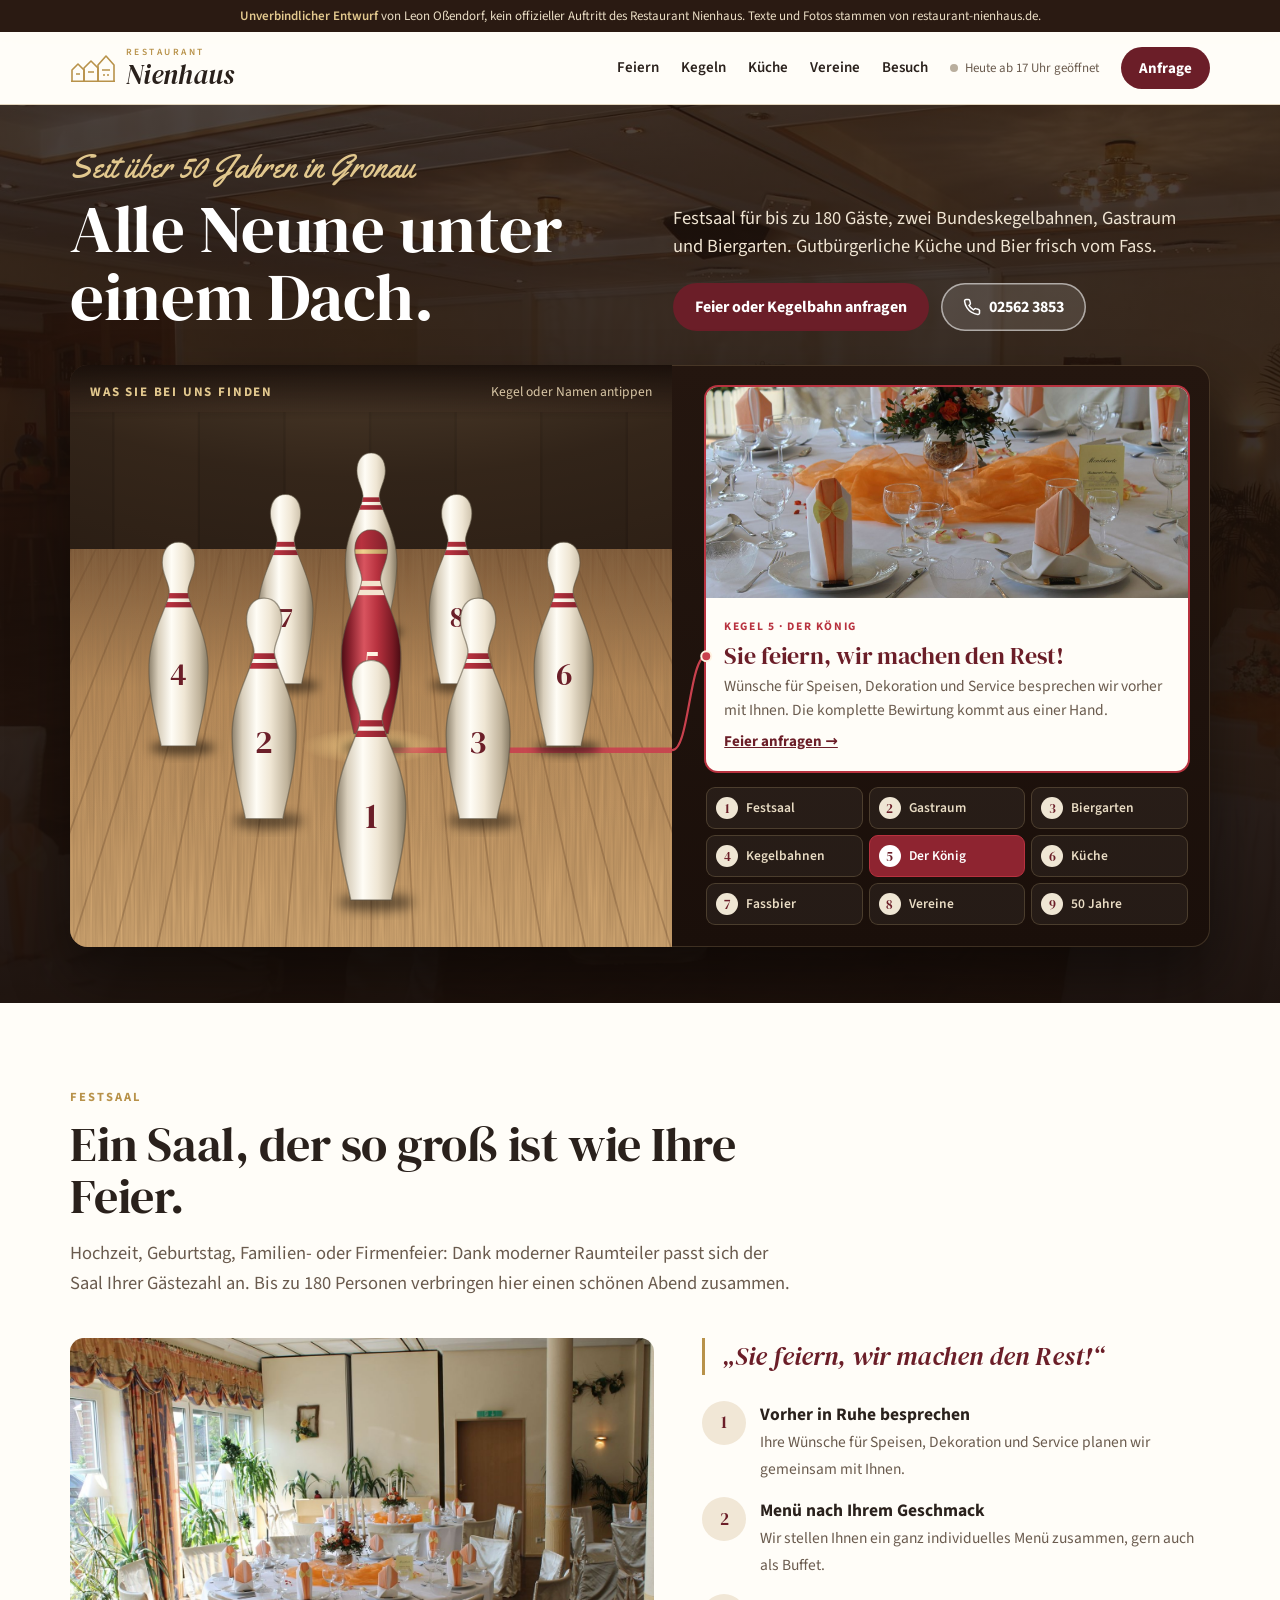
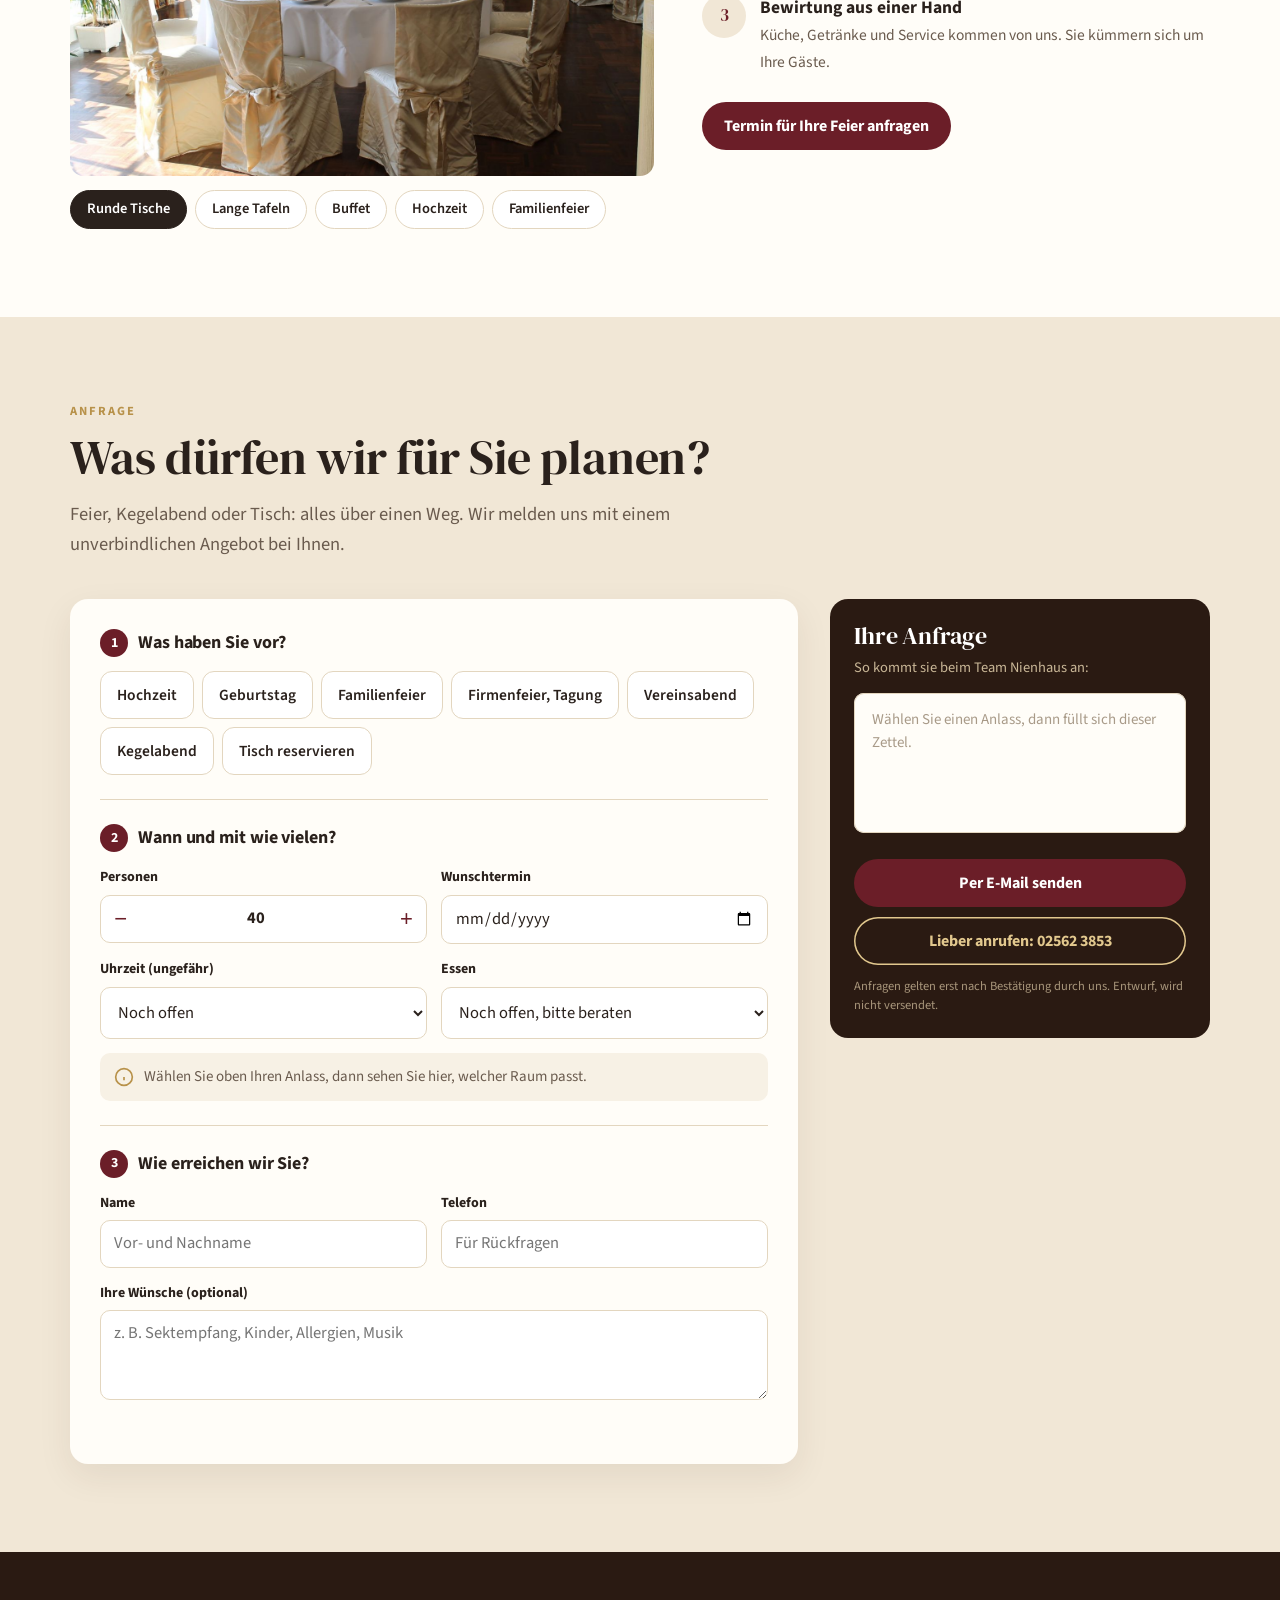
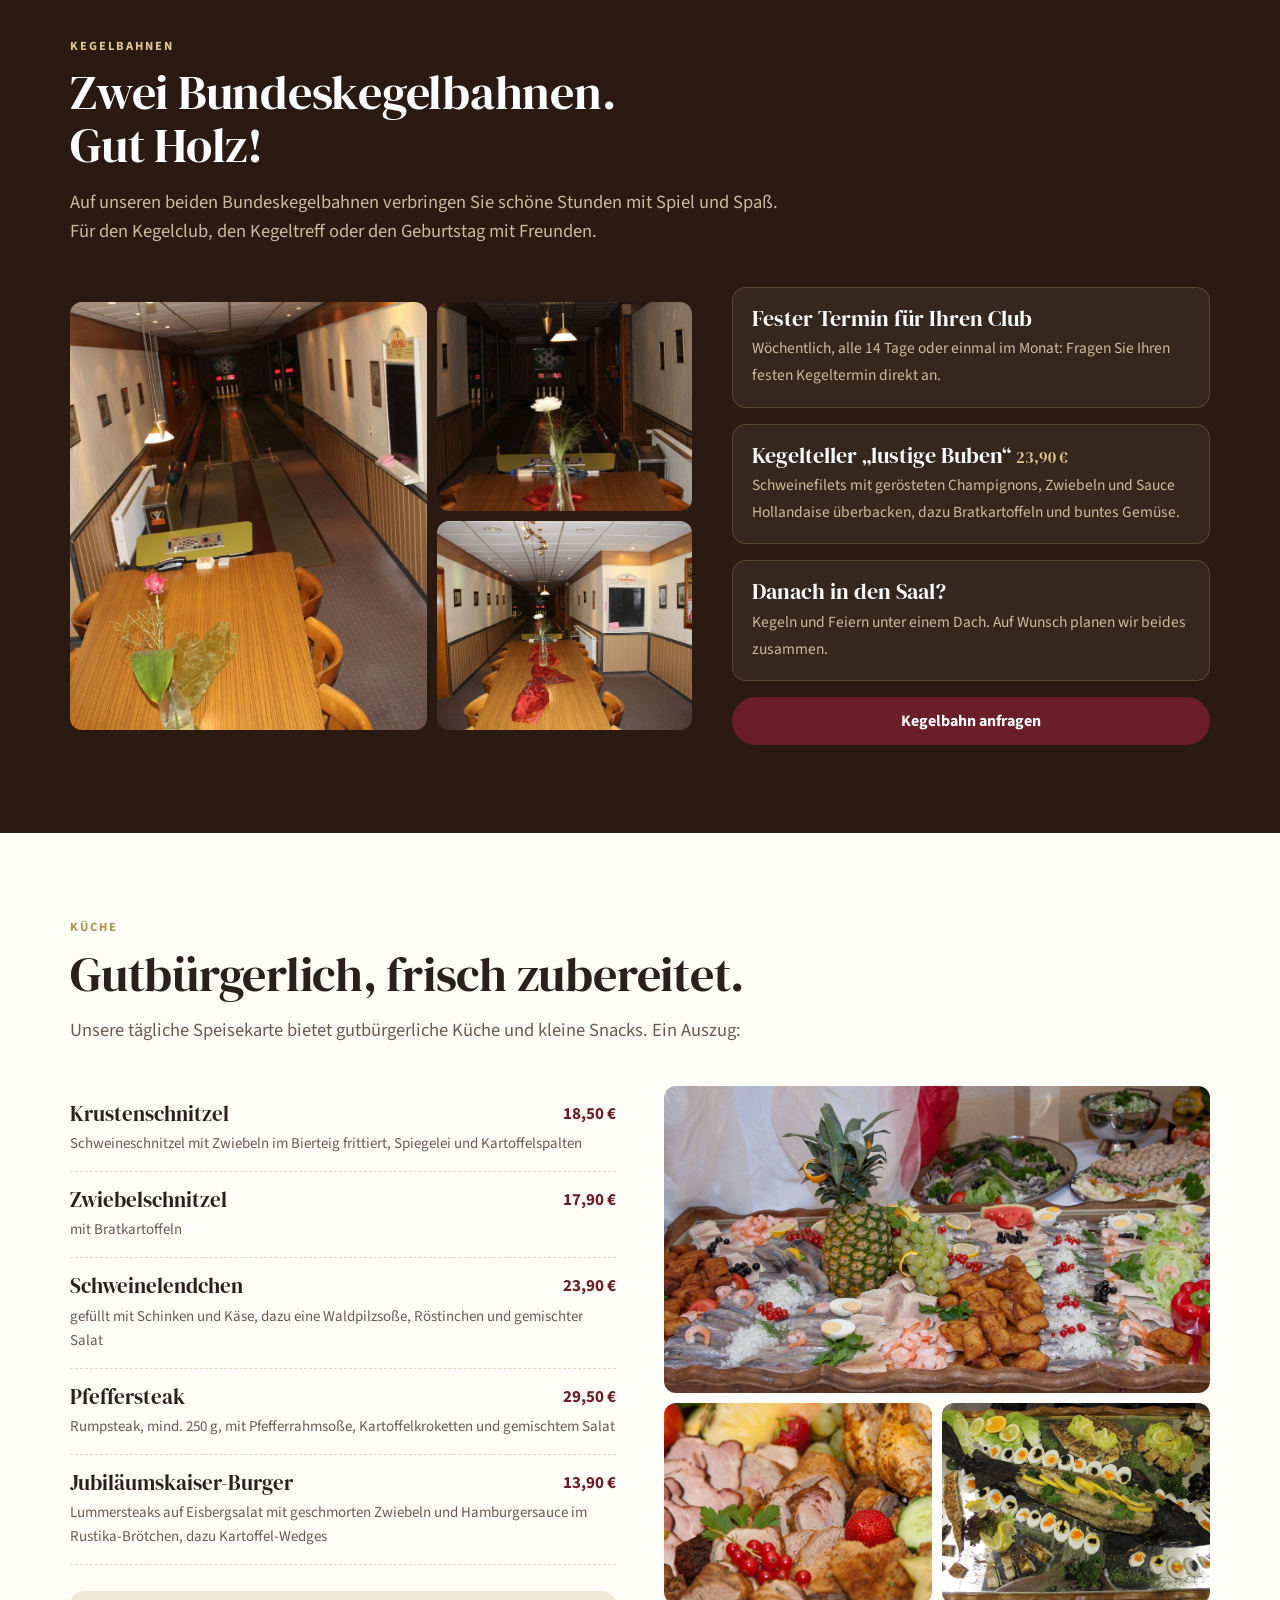
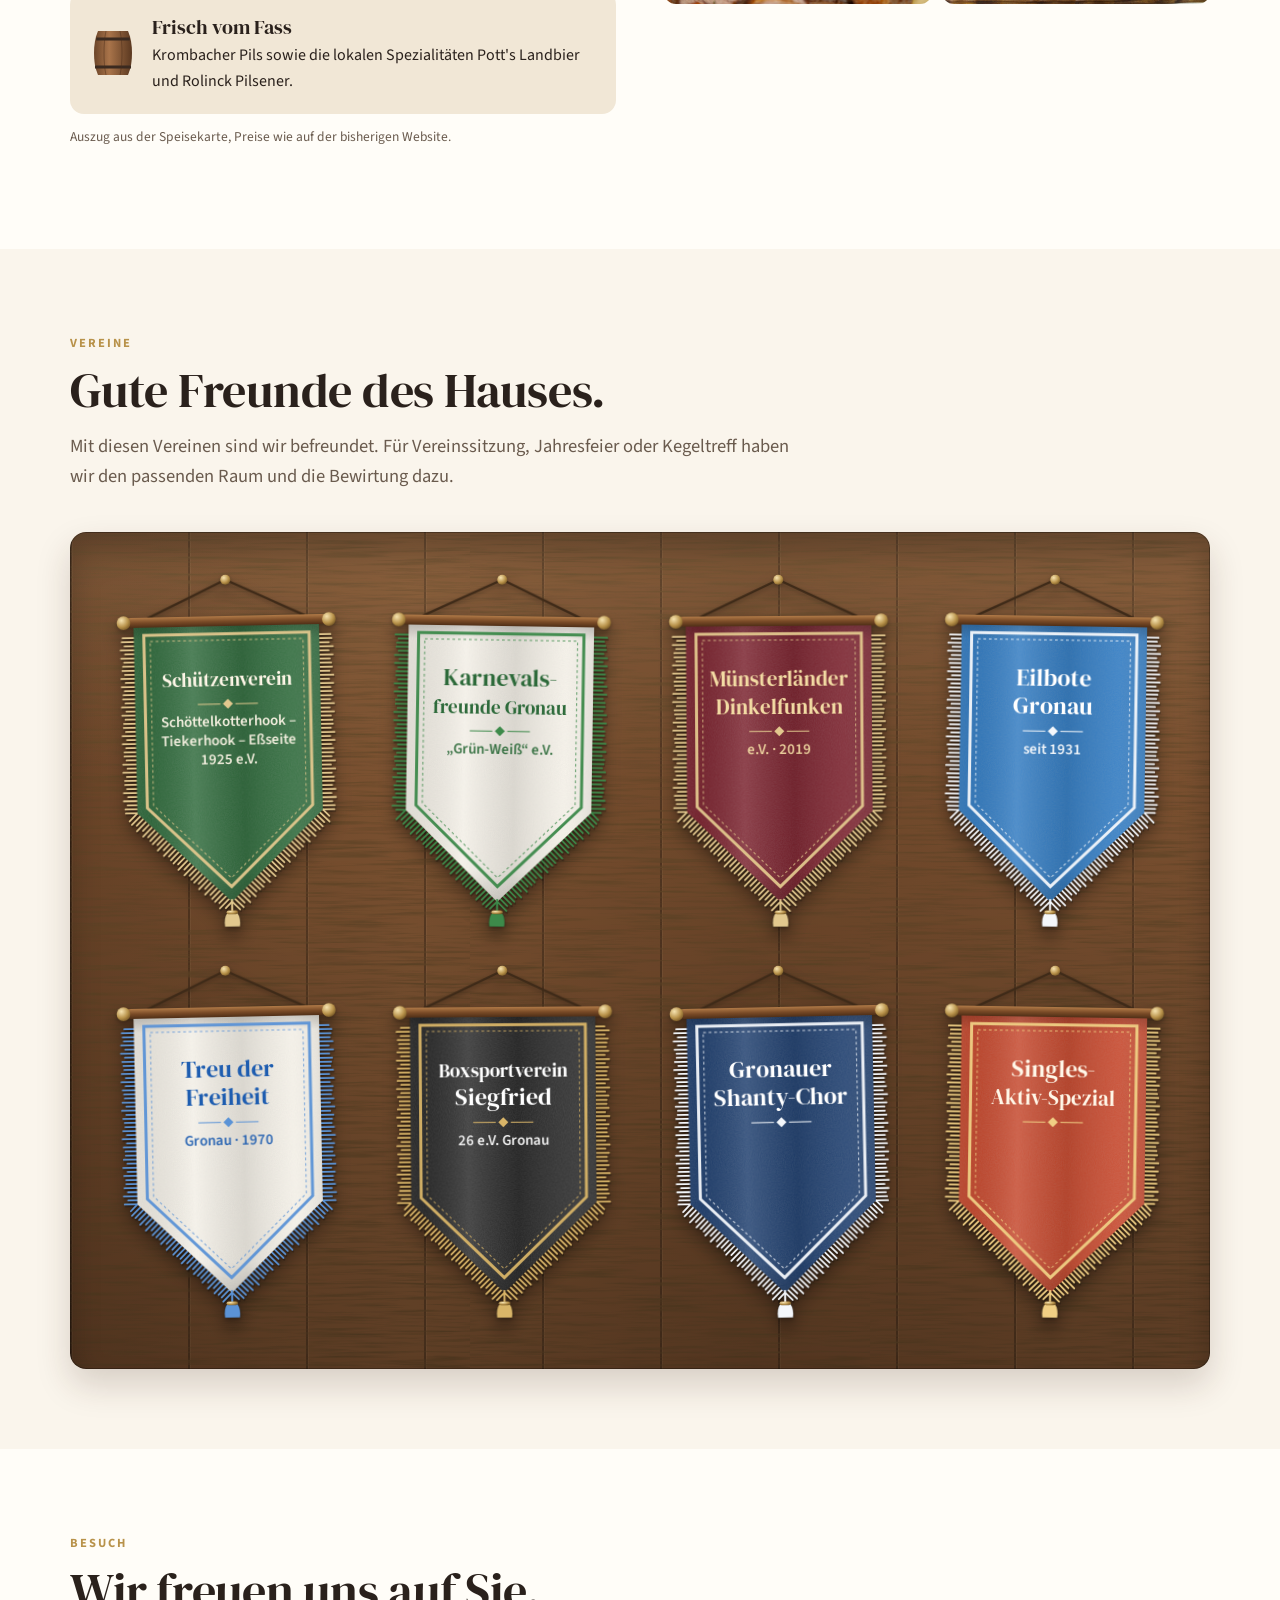
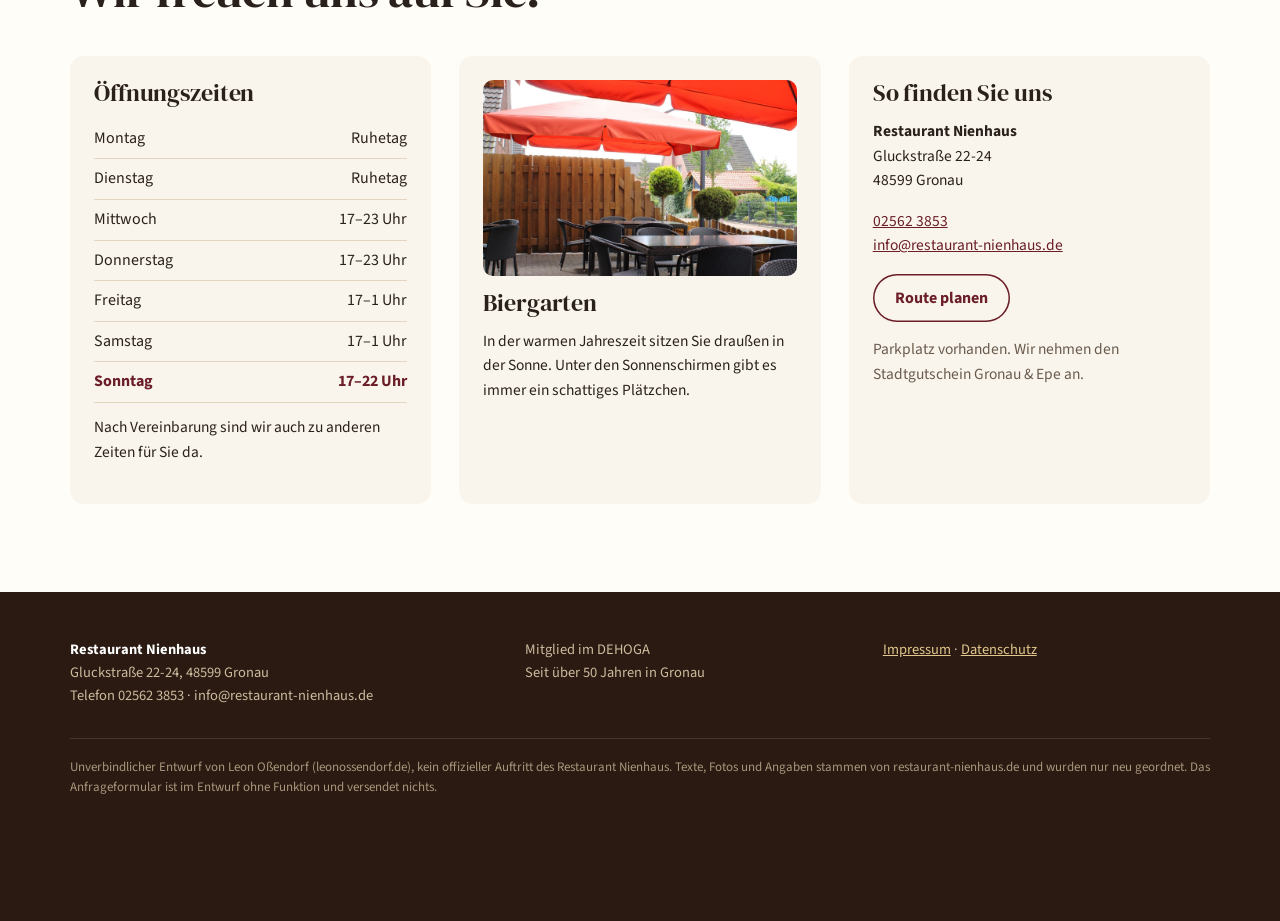
==== commit b7b42b92: "Kegelbild: Beschreibung rechts mit Linie, rote Hervorhebung, Legende; Vereine als Stoffwimpel Co-Aut" ====
--- a/index.html
+++ b/index.html
@@ -37,33 +37,38 @@
 <section class="hero" aria-labelledby="hero-titel" style="padding:0">
   <div class="hero-bild" role="img" aria-label="Festsaal im Restaurant Nienhaus mit gedeckten runden Tischen"></div>
   <div class="wrap">
-    <div>
-      <span class="skript">Seit über 50 Jahren in Gronau</span>
-      <h1 id="hero-titel">Alle Neune unter einem Dach.</h1>
-      <p class="lead">Festsaal für bis zu 180 Gäste, zwei Bundeskegelbahnen, Gastraum und Biergarten. Gutbürgerliche Küche und Bier frisch vom Fass.</p>
-      <div class="knoepfe">
-        <a class="btn rot" href="#anfrage" data-anlass="">Feier oder Kegelbahn anfragen</a>
-        <a class="btn hell" href="tel:+4925623853"><svg viewBox="0 0 24 24" fill="none" stroke="currentColor" stroke-width="2" aria-hidden="true"><path d="M22 16.9v3a2 2 0 0 1-2.2 2 19.8 19.8 0 0 1-8.6-3.1 19.5 19.5 0 0 1-6-6A19.8 19.8 0 0 1 2.1 4.2 2 2 0 0 1 4.1 2h3a2 2 0 0 1 2 1.7c.1 1 .4 1.9.7 2.8a2 2 0 0 1-.5 2.1L8 9.9a16 16 0 0 0 6 6l1.3-1.3a2 2 0 0 1 2.1-.4c.9.3 1.8.6 2.8.7a2 2 0 0 1 1.7 2z"/></svg>02562 3853</a>
-      </div>
-      <div class="fakten">
-        <div><b>180</b>Gäste im Festsaal</div>
-        <div><b>2</b>Bundeskegelbahnen</div>
-        <div><b>3</b>Biere vom Fass</div>
+    <div class="intro">
+      <div>
+        <span class="skript">Seit über 50 Jahren in Gronau</span>
+        <h1 id="hero-titel">Alle Neune unter einem Dach.</h1>
+      </div>
+      <div>
+        <p class="lead">Festsaal für bis zu 180 Gäste, zwei Bundeskegelbahnen, Gastraum und Biergarten. Gutbürgerliche Küche und Bier frisch vom Fass.</p>
+        <div class="knoepfe">
+          <a class="btn rot" href="#anfrage" data-anlass="">Feier oder Kegelbahn anfragen</a>
+          <a class="btn hell" href="tel:+4925623853"><svg viewBox="0 0 24 24" fill="none" stroke="currentColor" stroke-width="2" aria-hidden="true"><path d="M22 16.9v3a2 2 0 0 1-2.2 2 19.8 19.8 0 0 1-8.6-3.1 19.5 19.5 0 0 1-6-6A19.8 19.8 0 0 1 2.1 4.2 2 2 0 0 1 4.1 2h3a2 2 0 0 1 2 1.7c.1 1 .4 1.9.7 2.8a2 2 0 0 1-.5 2.1L8 9.9a16 16 0 0 0 6 6l1.3-1.3a2 2 0 0 1 2.1-.4c.9.3 1.8.6 2.8.7a2 2 0 0 1 1.7 2z"/></svg>02562 3853</a>
+        </div>
       </div>
     </div>
 
     <div class="bahn" id="bahn">
-      <div class="bahn-kopf"><p>Was Sie bei uns finden</p><span>Tippen Sie einen Kegel an</span></div>
-      <svg class="kegelbild" id="kegelbild" viewBox="110 128 380 272" role="group" aria-label="Neun Kegel, jeder steht für etwas, das Sie im Restaurant Nienhaus finden"></svg>
-      <div class="karte-kegel" aria-live="polite">
-        <div class="bild" id="kk-bild"></div>
-        <div class="inhalt" id="kk-inhalt">
-          <span class="nr" id="kk-nr"></span>
-          <h3 id="kk-titel"></h3>
-          <p id="kk-text"></p>
-          <a href="#feiern" id="kk-link"></a>
-        </div>
-      </div>
+      <div class="bahn-bild">
+        <div class="bahn-kopf"><p>Was Sie bei uns finden</p><span>Kegel oder Namen antippen</span></div>
+        <svg class="kegelbild" id="kegelbild" viewBox="110 128 380 272" preserveAspectRatio="xMidYMax slice" role="group" aria-label="Neun Kegel, jeder steht für etwas, das Sie im Restaurant Nienhaus finden"></svg>
+      </div>
+      <div class="bahn-info">
+        <div class="karte-kegel" id="karte-kegel" aria-live="polite">
+          <div class="bild" id="kk-bild"></div>
+          <div class="inhalt" id="kk-inhalt">
+            <span class="nr" id="kk-nr"></span>
+            <h3 id="kk-titel"></h3>
+            <p id="kk-text"></p>
+            <a href="#feiern" id="kk-link"></a>
+          </div>
+        </div>
+        <ol class="legende" id="legende" aria-label="Alle neun Kegel"></ol>
+      </div>
+      <svg class="verbinder" id="verbinder" aria-hidden="true"><path id="verbinder-linie"/><circle id="verbinder-a" r="5"/><circle id="verbinder-b" r="5"/></svg>
     </div>
   </div>
 </section>
@@ -241,16 +246,16 @@
       <h2 id="vereine-titel">Gute Freunde des Hauses.</h2>
       <p>Mit diesen Vereinen sind wir befreundet. Für Vereinssitzung, Jahresfeier oder Kegeltreff haben wir den passenden Raum und die Bewirtung dazu.</p>
     </div>
-    <div class="wimpelleine">
-      <ul class="wimpel">
-        <li><div class="stoff"><b>Schützenverein</b><span>Schöttelkotterhook – Tiekerhook – Eßseite 1925 e.V.</span></div></li>
-        <li><div class="stoff"><b>Karnevalsfreunde Gronau</b><span>„Grün-Weiß“ e.V.</span></div></li>
-        <li><div class="stoff"><b>Münsterländer Dinkelfunken</b><span>e.V., gegründet 2019</span></div></li>
-        <li><div class="stoff"><b>Eilbote Gronau</b><span>seit 1931</span></div></li>
-        <li><div class="stoff"><b>Treu der Freiheit</b><span>Gronau, seit 1970</span></div></li>
-        <li><div class="stoff"><b>Boxsportverein Siegfried</b><span>26 e.V. Gronau</span></div></li>
-        <li><div class="stoff"><b>Gronauer Shanty-Chor</b><span>&nbsp;</span></div></li>
-        <li><div class="stoff"><b>Singles-Aktiv-Spezial</b><span>&nbsp;</span></div></li>
+    <div class="wimpelwand">
+      <ul class="wimpel" id="wimpel">
+        <li data-stoff="#2D6A3A" data-schrift="#FFF7E8" data-akzent="#E2C88E" data-name="Schützenverein" data-sub="Schöttelkotterhook –|Tiekerhook – Eßseite|1925 e.V."></li>
+        <li data-stoff="#F7F3EA" data-schrift="#2D6A3A" data-akzent="#3D8A4A" data-name="Karnevals-|freunde Gronau" data-sub="„Grün-Weiß“ e.V."></li>
+        <li data-stoff="#7A1F2B" data-schrift="#F3DCA4" data-akzent="#E2C88E" data-name="Münsterländer|Dinkelfunken" data-sub="e.V. · 2019"></li>
+        <li data-stoff="#2F7BC4" data-schrift="#FFFFFF" data-akzent="#F4F7FB" data-name="Eilbote|Gronau" data-sub="seit 1931"></li>
+        <li data-stoff="#F7F3EA" data-schrift="#1E5DB0" data-akzent="#5B93D6" data-name="Treu der|Freiheit" data-sub="Gronau · 1970"></li>
+        <li data-stoff="#262626" data-schrift="#FFFFFF" data-akzent="#D9B568" data-name="Boxsportverein|Siegfried" data-sub="26 e.V. Gronau"></li>
+        <li data-stoff="#1C3D6E" data-schrift="#FFFFFF" data-akzent="#F4F7FB" data-name="Gronauer|Shanty-Chor" data-sub=""></li>
+        <li data-stoff="#C8462A" data-schrift="#FFF7E8" data-akzent="#F0CF84" data-name="Singles-|Aktiv-Spezial" data-sub=""></li>
       </ul>
     </div>
   </div>
--- a/css/style.css
+++ b/css/style.css
@@ -51,41 +51,58 @@
 /* Hero mit Kegelbild */
 .hero { position: relative; color: #fff; background: var(--holz); overflow: hidden; }
 .hero-bild { position: absolute; inset: 0; background: url("../img/hero.jpg") center 40% / cover; }
-.hero-bild::after { content: ""; position: absolute; inset: 0; background: linear-gradient(90deg, rgba(30,17,11,.94) 0%, rgba(30,17,11,.82) 42%, rgba(30,17,11,.55) 100%), linear-gradient(0deg, rgba(30,17,11,.7), rgba(30,17,11,0) 40%); }
-.hero .wrap { position: relative; display: grid; grid-template-columns: 1fr 1.08fr; gap: 40px; align-items: center; padding-top: 56px; padding-bottom: 60px; }
-.hero .skript { font-size: 34px; color: var(--gold-hell); display: block; margin-bottom: 14px; }
-.hero h1 { font-size: clamp(42px, 5.6vw, 72px); line-height: 1.02; }
-.hero .lead { font-size: 19px; line-height: 1.55; color: #EFE4D2; max-width: 30em; margin: 20px 0 28px; }
+.hero-bild::after { content: ""; position: absolute; inset: 0; background: linear-gradient(180deg, rgba(30,17,11,.78) 0%, rgba(30,17,11,.88) 45%, rgba(26,15,10,.97) 100%); }
+.hero .wrap { position: relative; padding-top: 46px; padding-bottom: 56px; }
+.intro { display: grid; grid-template-columns: 1.05fr 1fr; gap: 40px; align-items: end; margin-bottom: 34px; }
+.hero .skript { font-size: 32px; color: var(--gold-hell); display: block; margin-bottom: 12px; }
+.hero h1 { font-size: clamp(40px, 5.2vw, 68px); line-height: 1.02; }
+.hero .lead { font-size: 18.5px; line-height: 1.55; color: #EFE4D2; margin: 0 0 22px; }
 .hero .knoepfe { display: flex; flex-wrap: wrap; gap: 12px; }
-.fakten { display: flex; flex-wrap: wrap; gap: 10px 26px; margin-top: 30px; padding-top: 22px; border-top: 1px solid rgba(255,255,255,.18); }
-.fakten div { font-size: 14px; color: #D9CBB3; }
-.fakten b { display: block; font: 400 26px/1.1 var(--serif); color: #fff; }
-
-/* Kegelbild */
-.bahn { position: relative; background: linear-gradient(180deg, #24160F, #1A0F0A); border-radius: 18px; box-shadow: 0 30px 60px rgba(0,0,0,.45), inset 0 0 0 1px rgba(226,200,142,.18); overflow: hidden; }
-.bahn-kopf { display: flex; justify-content: space-between; align-items: baseline; padding: 16px 20px 0; }
+
+/* Kegelbild mit Beschreibung rechts */
+.bahn { position: relative; display: grid; grid-template-columns: 1.12fr 1fr; gap: 0; background: linear-gradient(180deg, #24160F, #1A0F0A); border-radius: 18px; box-shadow: 0 30px 60px rgba(0,0,0,.45), inset 0 0 0 1px rgba(226,200,142,.18); }
+.bahn-bild { position: relative; border-radius: 18px 0 0 18px; overflow: hidden; display: flex; background: #1A0F0A; }
+.bahn-kopf { position: absolute; left: 0; right: 0; top: 0; z-index: 2; display: flex; justify-content: space-between; align-items: baseline; gap: 10px; padding: 16px 20px; background: linear-gradient(180deg, rgba(20,11,7,.85), rgba(20,11,7,0)); }
 .bahn-kopf p { margin: 0; font-size: 13px; letter-spacing: .14em; text-transform: uppercase; color: var(--gold-hell); font-weight: 700; }
-.bahn-kopf span { font-size: 13px; color: #BBA98E; }
-.kegelbild { display: block; width: 100%; height: auto; }
+.bahn-kopf span { font-size: 13.5px; color: #D9C7A6; display: inline-flex; align-items: center; gap: 6px; }
+.kegelbild { display: block; width: 100%; height: 100%; min-height: 380px; }
 .kegel { cursor: pointer; outline: none; }
 .kegel .koerper { transition: transform .45s cubic-bezier(.2,.7,.2,1); transform-box: fill-box; transform-origin: 50% 100%; }
 .kegel:hover .koerper, .kegel:focus-visible .koerper { transform: translateY(-3px); }
-.kegel.aktiv .koerper { transform: translateY(-7px); }
+.kegel.aktiv .koerper { transform: translateY(-6px); }
+.kegel .haut { transition: fill .35s ease; }
+.kegel.aktiv .haut { fill: url(#pinRot); }
+.kegel.aktiv .band { fill: #F3E4CF; }
+.spur { fill: none; stroke: #C9414E; stroke-width: 2.6; stroke-linecap: round; opacity: .9; }
+.kegel .zahl { font-family: var(--serif); font-size: 15px; fill: #6B1E28; transition: fill .35s ease; pointer-events: none; }
+.kegel.aktiv .zahl { fill: #FFF3E2; }
 .kegel .glanz { opacity: 0; transition: opacity .45s ease; }
 .kegel.aktiv .glanz { opacity: 1; }
+.kegel .ring { fill: none; stroke: transparent; }
 .kegel:focus-visible .ring { stroke: var(--gold-hell); stroke-width: 2; }
-.kegel .ring { fill: none; stroke: transparent; }
 .kegel-start .koerper { opacity: 0; transform: translateY(-10px); }
 .kegel-start.da .koerper { opacity: 1; transform: none; transition: opacity .6s ease, transform .6s cubic-bezier(.2,.7,.2,1); }
-.karte-kegel { display: grid; grid-template-columns: 150px 1fr; gap: 16px; margin: 0 16px 16px; padding: 12px; background: var(--papier); color: var(--ink); border-radius: 12px; min-height: 124px; }
-.karte-kegel .bild { border-radius: 8px; background: var(--sand) center / cover; min-height: 100px; position: relative; overflow: hidden; }
-.karte-kegel .bild.leer { display: flex; align-items: center; justify-content: center; text-align: center; padding: 10px; font-size: 12.5px; line-height: 1.35; color: var(--ink-2); background: repeating-linear-gradient(135deg, #F4EBDC 0 10px, #EFE4D1 10px 20px); border: 1.5px dashed #CDB98F; }
-.karte-kegel h3 { font-size: 23px; color: var(--bordeaux); margin: 2px 0 4px; }
-.karte-kegel p { font-size: 15px; line-height: 1.5; margin: 0; color: var(--ink-2); }
-.karte-kegel .nr { font: 700 11px/1 var(--sans); letter-spacing: .14em; text-transform: uppercase; color: var(--gold); }
-.karte-kegel a { font-weight: 700; font-size: 14.5px; display: inline-block; margin-top: 6px; }
-.karte-kegel .inhalt { transition: opacity .3s ease; }
-.karte-kegel .inhalt.weg { opacity: 0; }
+
+.bahn-info { padding: 22px 22px 22px 34px; display: flex; flex-direction: column; gap: 16px; }
+.karte-kegel { background: var(--papier); color: var(--ink); border-radius: 12px; overflow: hidden; box-shadow: 0 0 0 2px rgba(184,50,63,.0); transition: box-shadow .35s ease; }
+.karte-kegel.aktiv { box-shadow: 0 0 0 2px #B8323F; }
+.karte-kegel .bild { aspect-ratio: 16 / 7; background: var(--sand) center / cover; position: relative; transition: opacity .3s ease; }
+.karte-kegel .bild.leer { display: flex; align-items: center; justify-content: center; text-align: center; padding: 10px; font-size: 14px; line-height: 1.35; color: var(--ink-2); background: repeating-linear-gradient(135deg, #F4EBDC 0 10px, #EFE4D1 10px 20px); }
+.karte-kegel .inhalt { padding: 14px 18px 16px; transition: opacity .3s ease; min-height: 150px; }
+.karte-kegel .inhalt.weg, .karte-kegel .bild.weg { opacity: 0; }
+.karte-kegel h3 { font-size: 24px; color: var(--bordeaux); margin: 4px 0 6px; }
+.karte-kegel p { font-size: 15.5px; line-height: 1.5; margin: 0; color: var(--ink-2); }
+.karte-kegel .nr { font: 700 11.5px/1 var(--sans); letter-spacing: .14em; text-transform: uppercase; color: #B8323F; }
+.karte-kegel a { font-weight: 700; font-size: 15px; display: inline-block; margin-top: 8px; }
+.legende { list-style: none; margin: 0; padding: 0; display: grid; grid-template-columns: repeat(3, 1fr); gap: 6px; }
+.legende button { width: 100%; display: flex; align-items: center; gap: 8px; text-align: left; font: 600 13.5px/1.2 var(--sans); color: #E9DCC4; background: rgba(255,255,255,.05); border: 1px solid rgba(226,200,142,.2); border-radius: 9px; padding: 8px 9px; min-height: 42px; cursor: pointer; transition: background .25s, border-color .25s, color .25s; }
+.legende button:hover { border-color: rgba(226,200,142,.5); }
+.legende button b { flex-shrink: 0; width: 22px; height: 22px; border-radius: 50%; display: inline-flex; align-items: center; justify-content: center; background: #EFE6D4; color: var(--bordeaux); font: 400 13px/1 var(--serif); }
+.legende button[aria-pressed="true"] { background: #8E2430; border-color: #B8323F; color: #fff; }
+.legende button[aria-pressed="true"] b { background: #fff; }
+.verbinder { position: absolute; inset: 0; width: 100%; height: 100%; pointer-events: none; overflow: visible; z-index: 3; }
+.verbinder path { fill: none; stroke: #C9414E; stroke-width: 2.2; stroke-linecap: round; stroke-linejoin: round; transition: stroke-dashoffset .5s ease; }
+.verbinder circle { fill: #C9414E; stroke: #FFF3E2; stroke-width: 2; }
 
 /* Abschnitte */
 section { padding: 88px 0; }
@@ -174,24 +191,21 @@
 .buffet-bilder img:first-child { grid-column: 1 / -1; aspect-ratio: 16 / 9; }
 .klein { font-size: 13.5px; color: var(--ink-2); margin-top: 12px; }
 
-/* Vereine */
-.vereine { background: var(--creme); padding-bottom: 70px; }
-.wimpelleine { position: relative; }
-.wimpel { list-style: none; margin: 0; padding: 0; display: grid; grid-template-columns: repeat(4, 1fr); gap: 34px 18px; }
-.wimpel li { position: relative; padding-top: 10px; }
-.wimpel li::before { content: ""; position: absolute; left: -10px; right: -10px; top: 0; height: 2px; background: #8A6D43; border-radius: 2px; }
-.wimpel li::after { content: ""; position: absolute; left: 50%; top: -3px; width: 8px; height: 8px; margin-left: -4px; border-radius: 50%; background: #6E5532; }
-.wimpel .stoff { position: relative; padding: 20px 14px 46px; color: #fff; text-align: center; clip-path: polygon(0 0, 100% 0, 100% 72%, 50% 100%, 0 72%); min-height: 180px; display: flex; flex-direction: column; align-items: center; justify-content: flex-start; background-image: linear-gradient(100deg, rgba(255,255,255,.13), rgba(255,255,255,0) 40%, rgba(0,0,0,.14)); }
-.wimpel b { font: 400 19px/1.15 var(--serif); }
-.wimpel span { font-size: 13px; opacity: .9; margin-top: 6px; line-height: 1.3; }
-.wimpel li:nth-child(8n+1) .stoff { background-color: #2E6B3A; }
-.wimpel li:nth-child(8n+2) .stoff { background-color: #3D7A44; }
-.wimpel li:nth-child(8n+3) .stoff { background-color: var(--bordeaux); }
-.wimpel li:nth-child(8n+4) .stoff { background-color: #2F6FB3; }
-.wimpel li:nth-child(8n+5) .stoff { background-color: #1F55A0; }
-.wimpel li:nth-child(8n+6) .stoff { background-color: #3A3A3A; }
-.wimpel li:nth-child(8n+7) .stoff { background-color: #1D3F6B; }
-.wimpel li:nth-child(8n+8) .stoff { background-color: #B04A2E; }
+/* Vereine: Wimpelwand */
+.vereine { background: var(--creme); padding-bottom: 80px; }
+.wimpelwand { position: relative; border-radius: 16px; padding: 34px 30px 46px; overflow: hidden;
+  background:
+    linear-gradient(180deg, rgba(255,220,170,.10), rgba(0,0,0,0) 30%, rgba(0,0,0,.25)),
+    url("data:image/svg+xml,%3Csvg xmlns='http://www.w3.org/2000/svg' width='400' height='300'%3E%3Cfilter id='g'%3E%3CfeTurbulence type='fractalNoise' baseFrequency='0.012 0.32' numOctaves='4' seed='9' stitchTiles='stitch'/%3E%3CfeColorMatrix values='0 0 0 0 0.12 0 0 0 0 0.06 0 0 0 0 0.02 2.2 0 0 0 -0.95'/%3E%3C/filter%3E%3Crect width='400' height='300' filter='url(%23g)'/%3E%3C/svg%3E"),
+    repeating-linear-gradient(90deg, rgba(0,0,0,.28) 0 2px, rgba(255,235,200,.06) 2px 3px, transparent 3px 118px),
+    linear-gradient(90deg, #6A4428, #7C5231 30%, #6E472A 60%, #7A5030);
+  box-shadow: inset 0 0 0 1px rgba(0,0,0,.3), inset 0 18px 30px rgba(0,0,0,.25), 0 16px 34px rgba(60,35,20,.18); }
+.wimpel { list-style: none; margin: 0; padding: 0; display: grid; grid-template-columns: repeat(4, 1fr); gap: 26px 26px; }
+.wimpel li { transform-origin: 50% 3%; }
+.wimpel li:nth-child(odd) { transform: rotate(-1.2deg); }
+.wimpel li:nth-child(even) { transform: rotate(.9deg); }
+.wimpel li:nth-child(3n) { transform: rotate(-.4deg); }
+.wimpel svg { display: block; width: 100%; height: auto; filter: drop-shadow(0 10px 9px rgba(0,0,0,.38)) drop-shadow(0 2px 2px rgba(0,0,0,.3)); }
 
 /* Besuch */
 .besuch { background: var(--papier); }
@@ -217,11 +231,16 @@
 
 @media (max-width: 1020px) {
   .nav { display: none; }
-  .hero .wrap { grid-template-columns: 1fr; gap: 30px; padding-top: 34px; }
+  .intro { grid-template-columns: 1fr; gap: 18px; }
+  .bahn { grid-template-columns: 1fr; }
+  .bahn-bild { border-radius: 18px 18px 0 0; }
+  .kegelbild { height: auto; min-height: 0; aspect-ratio: 380 / 272; }
+  .bahn-info { padding: 18px 16px 18px; }
   .feiern-grid, .anfrage-grid, .kegeln-grid, .karte-grid { grid-template-columns: 1fr; }
   .vorschau { position: static; }
   .besuch-grid { grid-template-columns: 1fr; }
   .wimpel { grid-template-columns: repeat(2, 1fr); }
+  .wimpelwand { padding: 26px 18px 34px; }
   .fuss .wrap { grid-template-columns: 1fr; }
 }
 @media (max-width: 640px) {
@@ -230,24 +249,23 @@
   .kopf .wrap { height: 62px; gap: 12px; }
   .kopf .btn, .status { display: none; }
   .logo b { font-size: 24px; }
-  .hero .skript { font-size: 28px; }
+  .hero .skript { font-size: 27px; }
+  .hero .wrap { padding-top: 30px; padding-bottom: 36px; }
+  .intro { margin-bottom: 22px; }
+  .legende { grid-template-columns: 1fr 1fr; }
+  .kegelbild { aspect-ratio: 300 / 252; }
+  .legende button { font-size: 13px; padding: 7px 8px; }
+  .karte-kegel .inhalt { min-height: 0; }
   .hero .lead { font-size: 17.5px; }
   .hero .knoepfe .btn { flex: 1 1 100%; }
-  .fakten { display: grid; grid-template-columns: repeat(3, 1fr); gap: 10px; }
-  .fakten div { font-size: 13px; line-height: 1.3; }
-  .fakten b { font-size: 24px; }
-  .bahn-kopf { flex-wrap: wrap; gap: 2px 10px; }
-  .karte-kegel { grid-template-columns: 1fr; margin: 0 10px 10px; }
-  .karte-kegel .bild { min-height: 150px; }
-  .bahn-kopf { padding: 14px 14px 0; }
+  .bahn-kopf { position: static; padding: 12px 14px 4px; flex-wrap: wrap; background: none; }
+  .bahn-bild { flex-direction: column; }
   .formular { padding: 20px 16px; }
   .felder { grid-template-columns: 1fr; }
   .kegel-fotos { aspect-ratio: 4 / 5; grid-template-columns: 1fr 1fr; grid-template-rows: 1.3fr 1fr; }
   .kegel-fotos img:first-child { grid-column: 1 / -1; grid-row: auto; }
-  .wimpel { gap: 26px 12px; }
-  .wimpel .stoff { min-height: 165px; padding: 18px 10px 40px; }
-  .wimpel li::before { left: -6px; right: -6px; }
-  .wimpel b { font-size: 17px; }
+  .wimpel { gap: 18px 14px; }
+  .wimpelwand { padding: 22px 12px 28px; border-radius: 12px; }
   .daumen { display: grid; grid-template-columns: 1fr 1fr; gap: 8px; position: fixed; left: 0; right: 0; bottom: 0; z-index: 50; padding: 8px 10px calc(8px + env(safe-area-inset-bottom)); background: rgba(255,253,248,.97); border-top: 1px solid var(--linie); box-shadow: 0 -6px 20px rgba(0,0,0,.08); }
   .daumen .btn { min-height: 50px; font-size: 16px; padding: 0 10px; }
 }
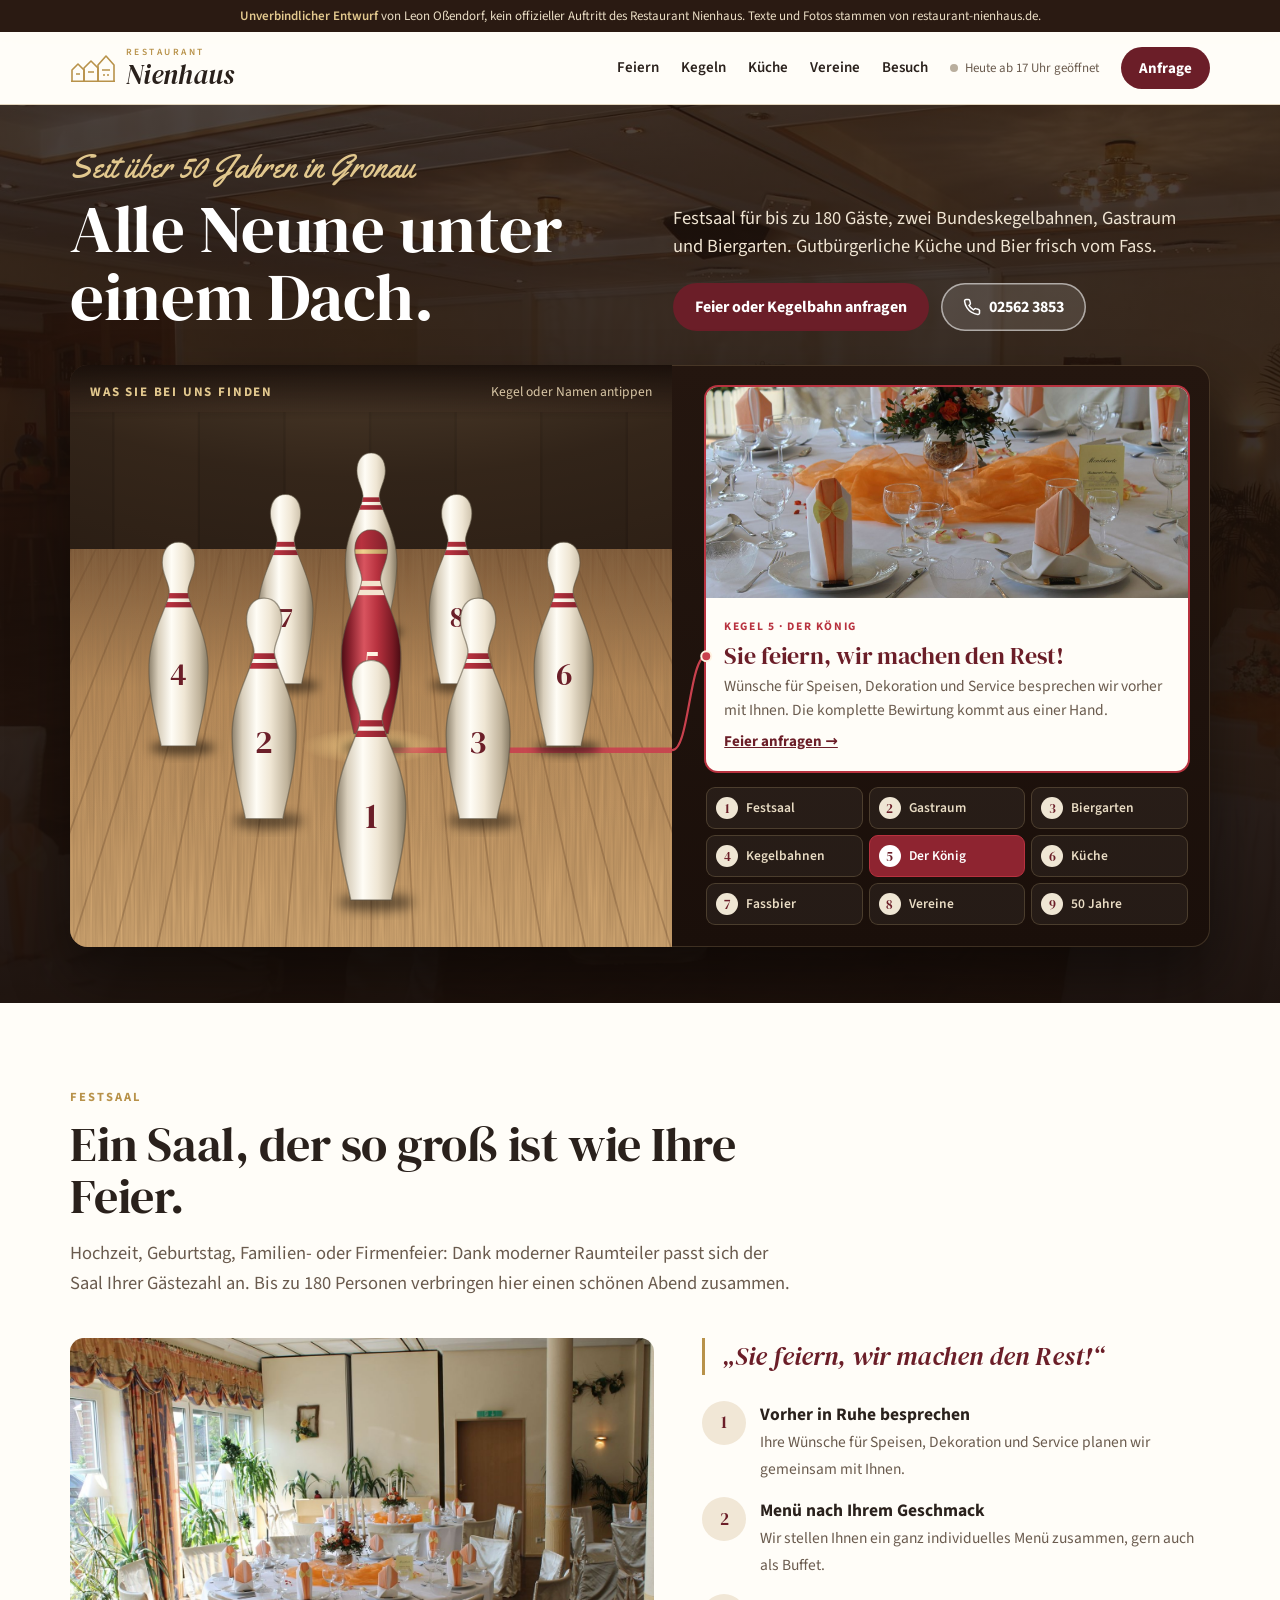
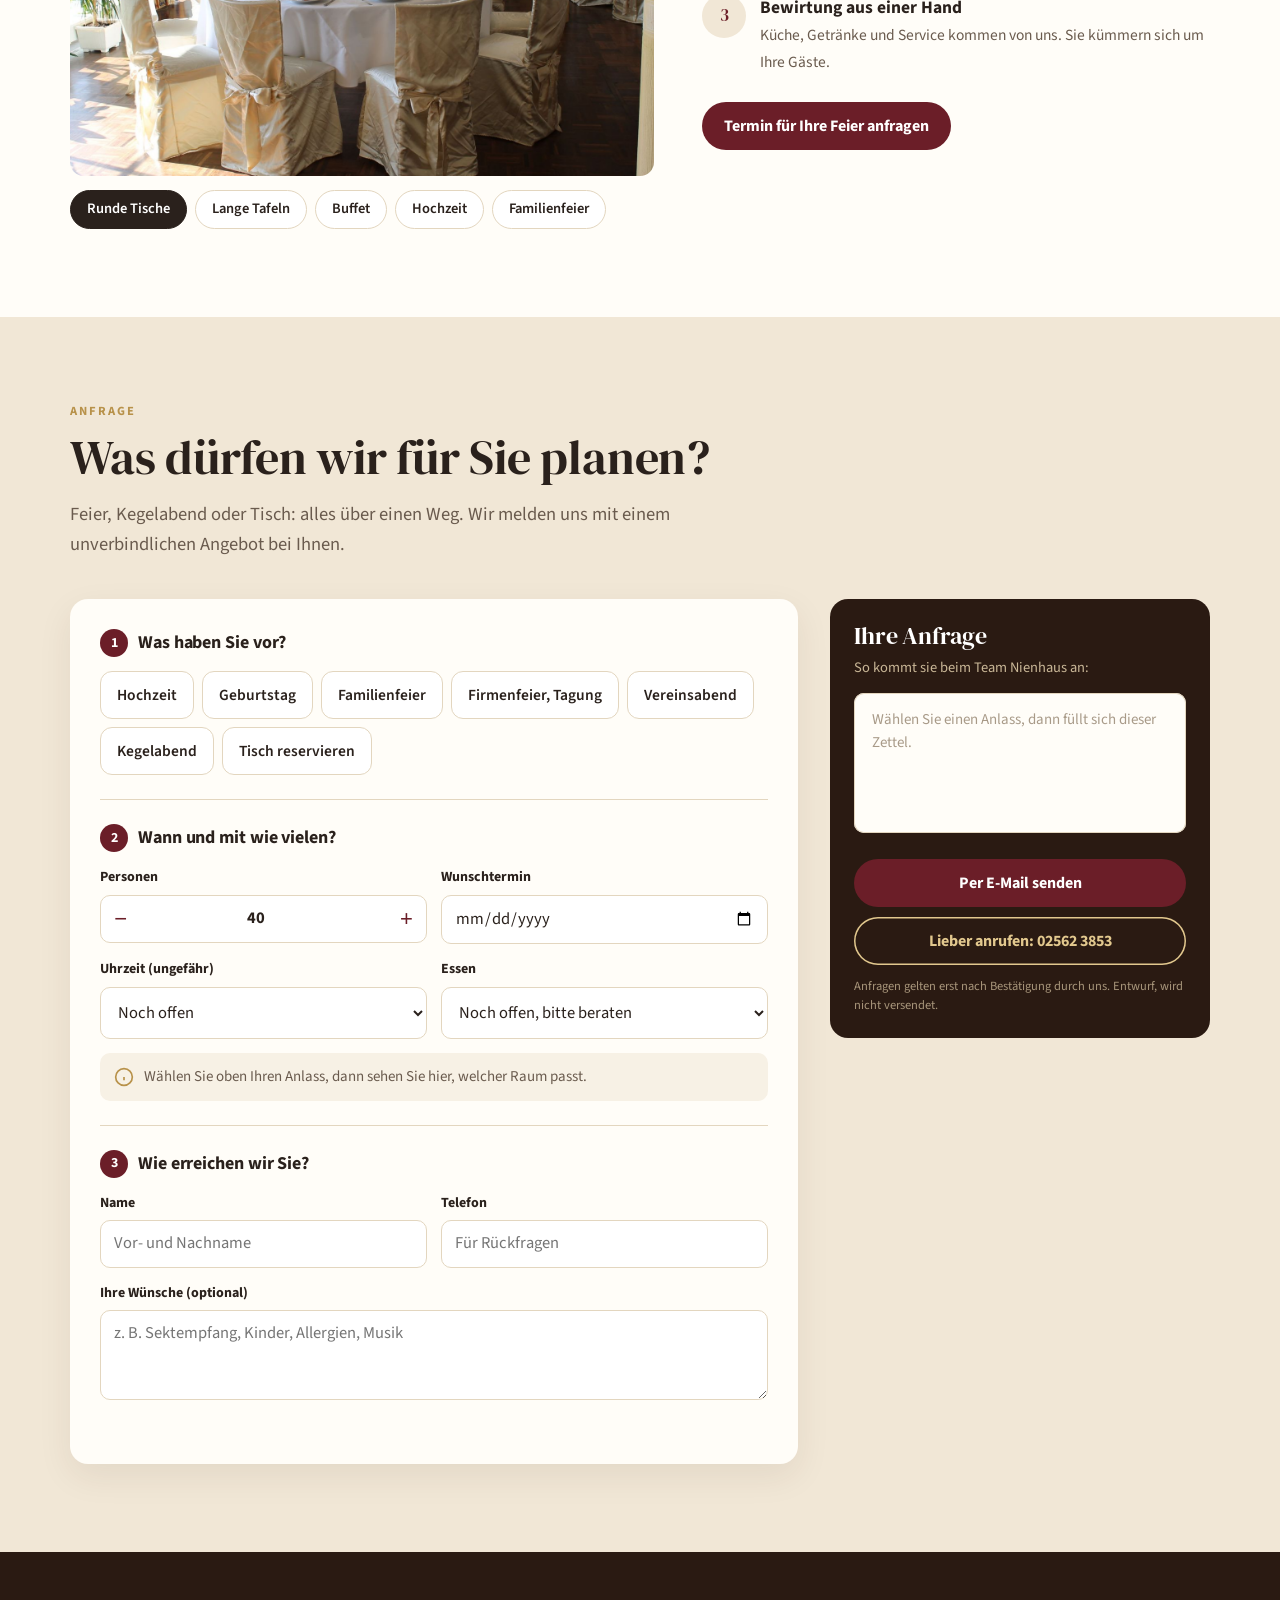
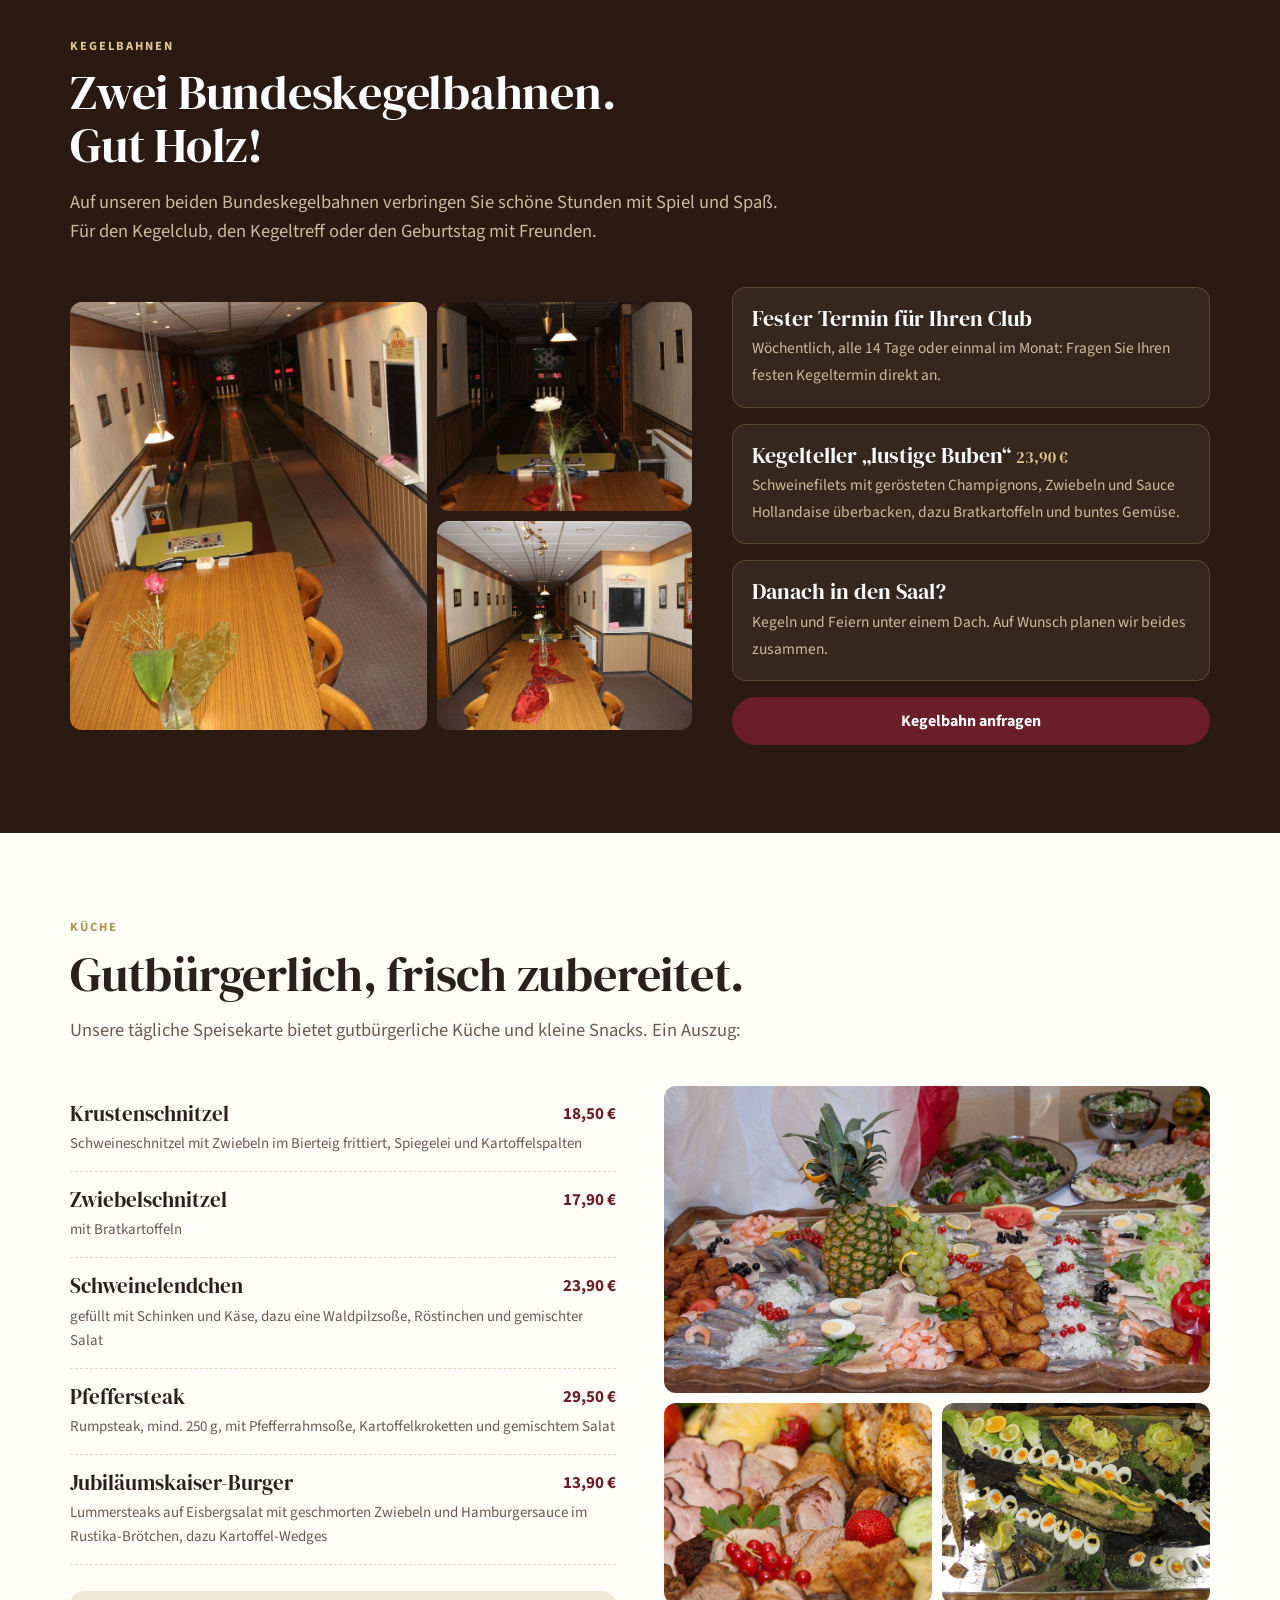
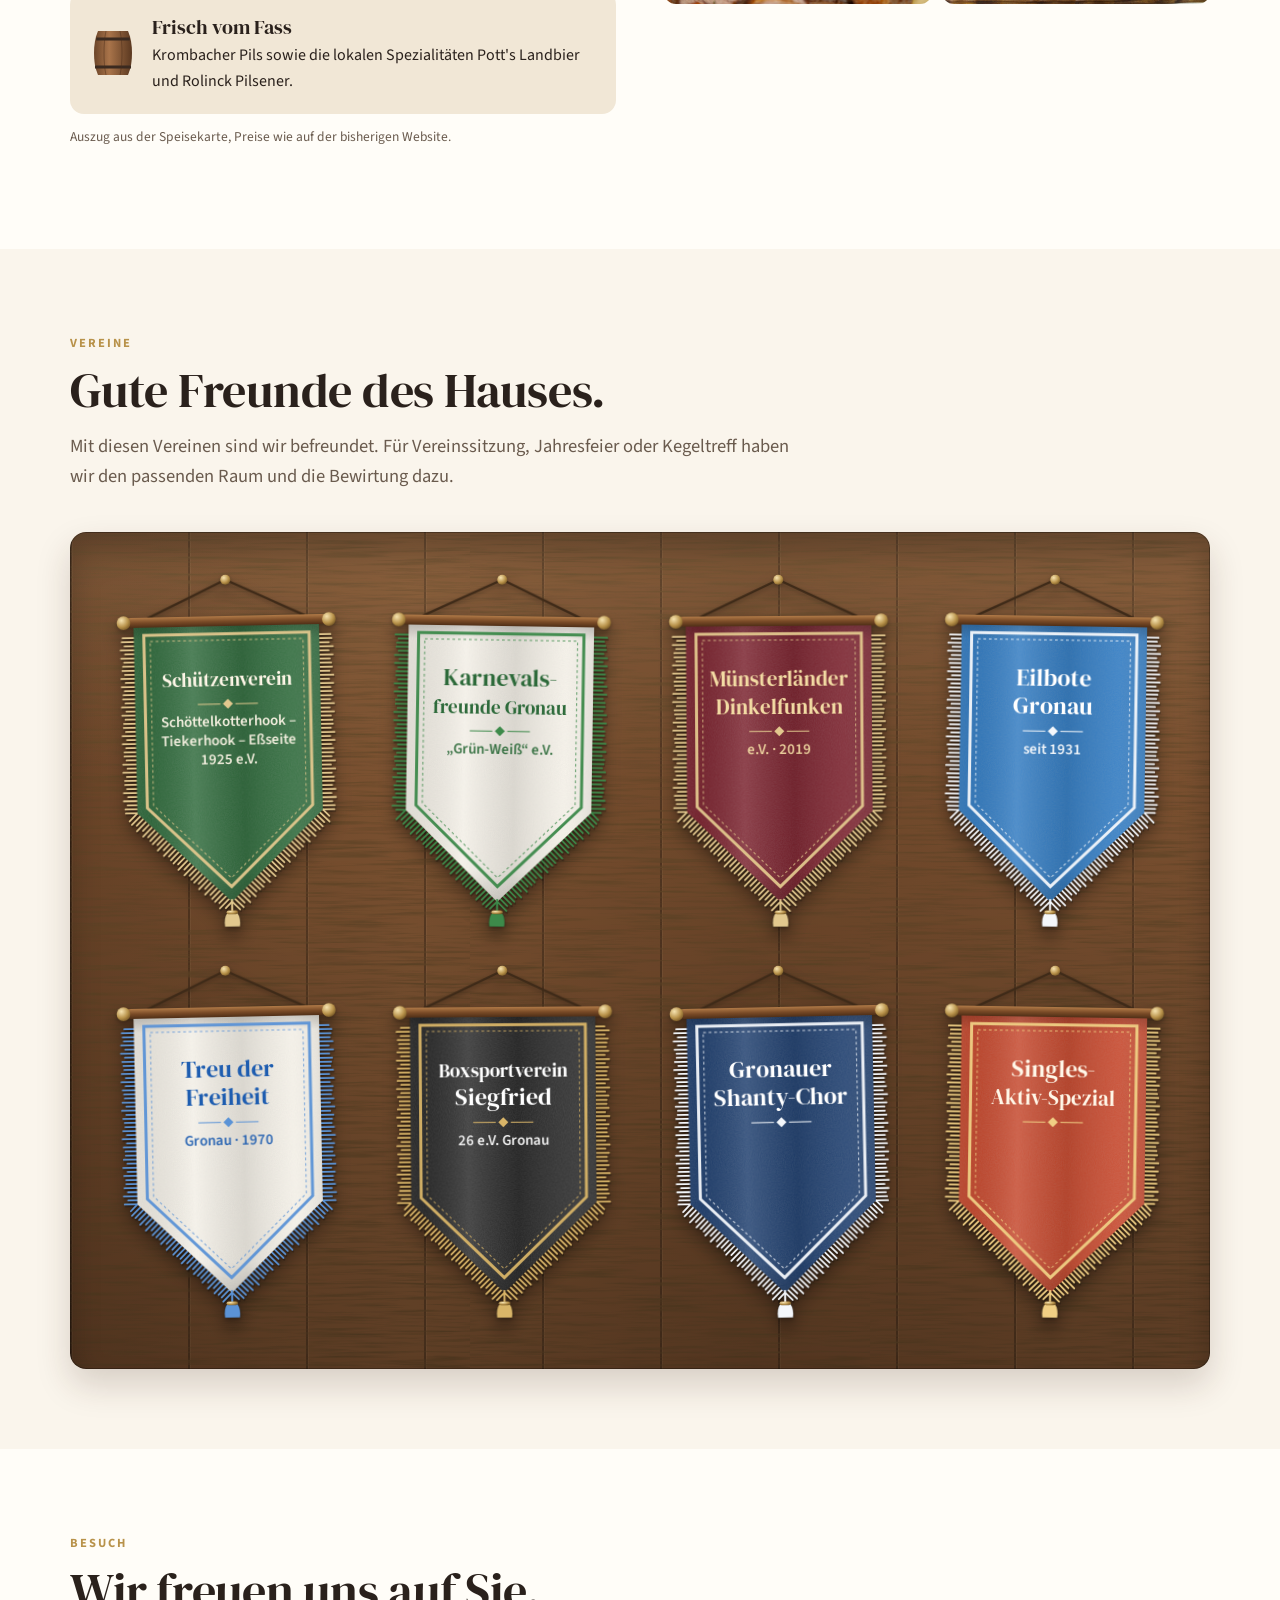
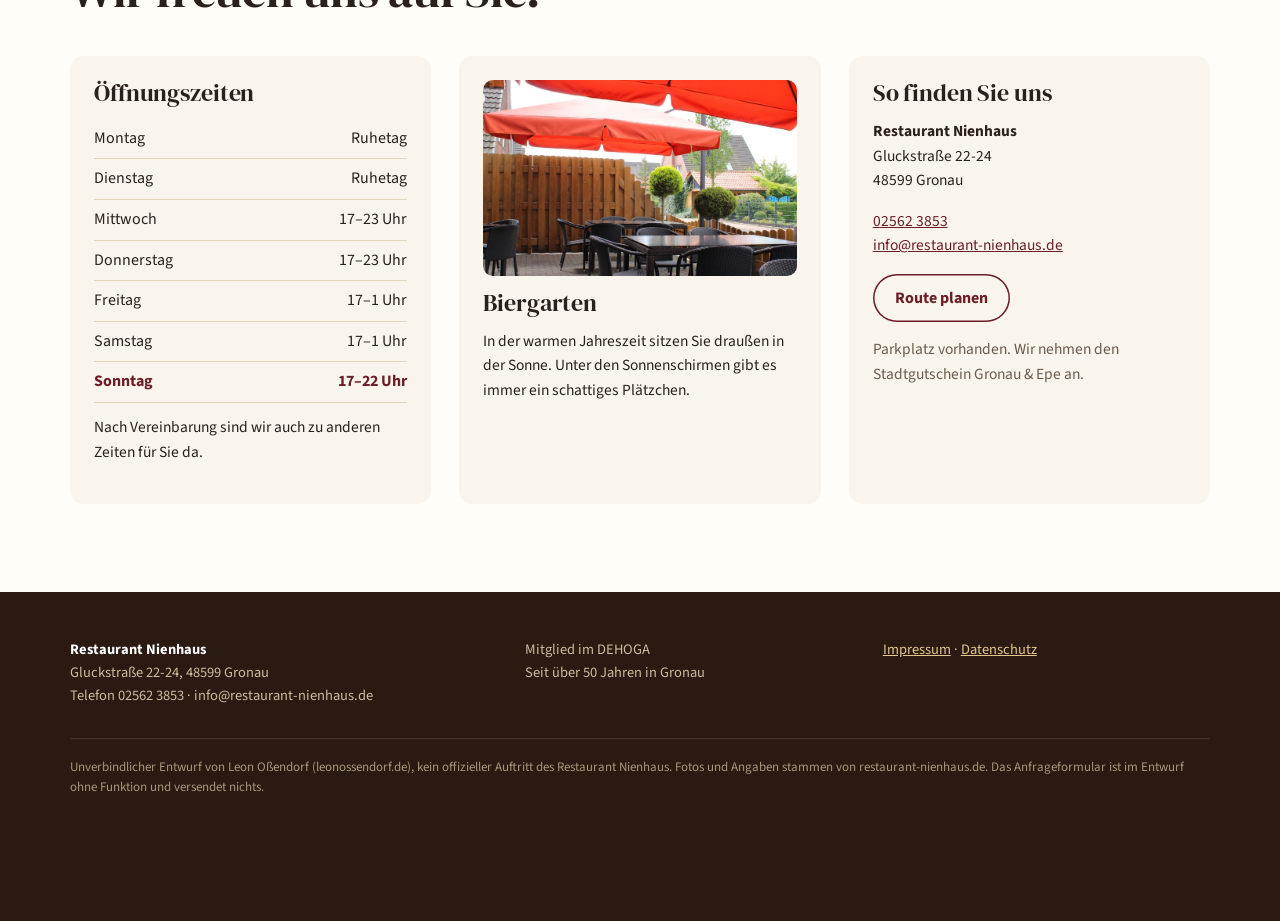
==== commit 276e650d: "Footer-Hinweis angepasst Co-Authored-By: Claude Opus 5.5 <noreply@anthropic.com>" ====
--- a/index.html
+++ b/index.html
@@ -305,7 +305,7 @@
     <div><b>Restaurant Nienhaus</b><br>Gluckstraße 22-24, 48599 Gronau<br>Telefon 02562 3853 · info@restaurant-nienhaus.de</div>
     <div>Mitglied im DEHOGA<br>Seit über 50 Jahren in Gronau</div>
     <div><a href="impressum.html">Impressum</a> · <a href="datenschutz.html">Datenschutz</a></div>
-    <p class="hinweis">Unverbindlicher Entwurf von Leon Oßendorf (leonossendorf.de), kein offizieller Auftritt des Restaurant Nienhaus. Texte, Fotos und Angaben stammen von restaurant-nienhaus.de und wurden nur neu geordnet. Das Anfrageformular ist im Entwurf ohne Funktion und versendet nichts.</p>
+    <p class="hinweis">Unverbindlicher Entwurf von Leon Oßendorf (leonossendorf.de), kein offizieller Auftritt des Restaurant Nienhaus. Fotos und Angaben stammen von restaurant-nienhaus.de. Das Anfrageformular ist im Entwurf ohne Funktion und versendet nichts.</p>
   </div>
 </footer>
 
